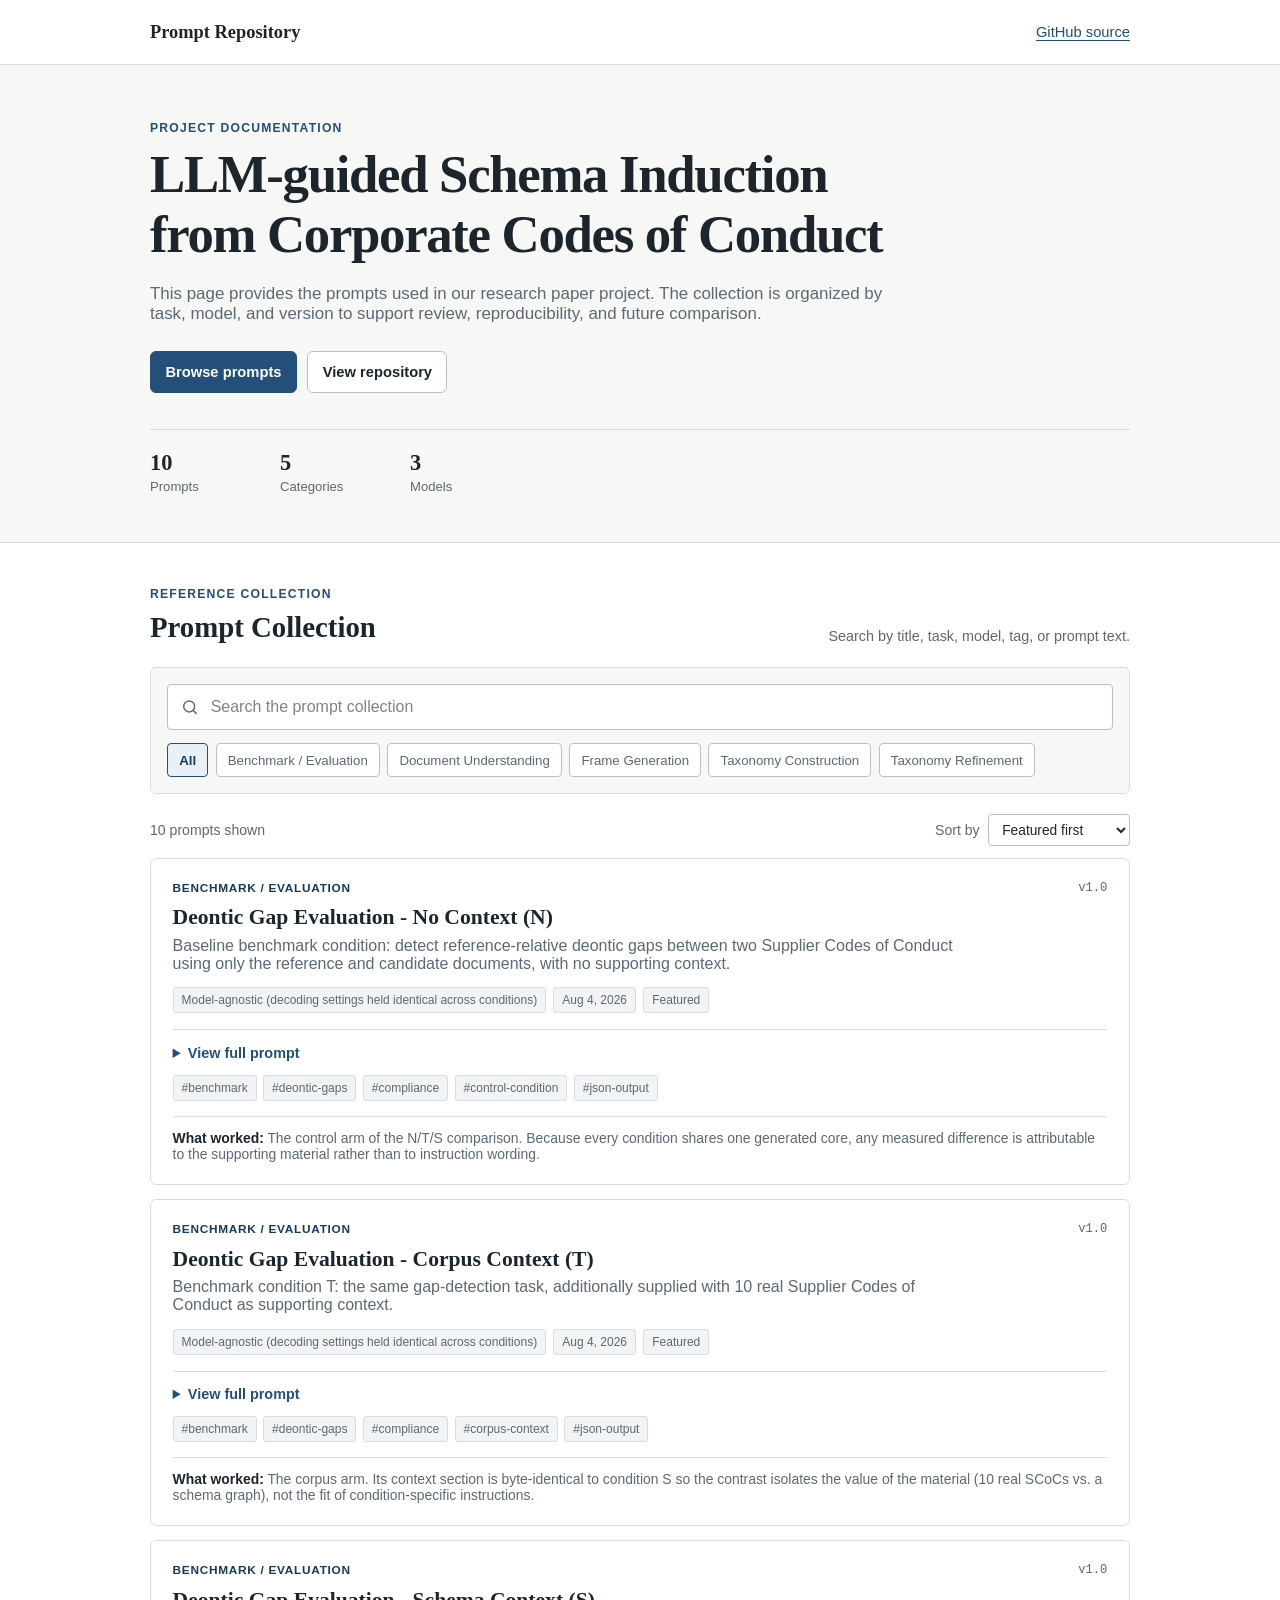
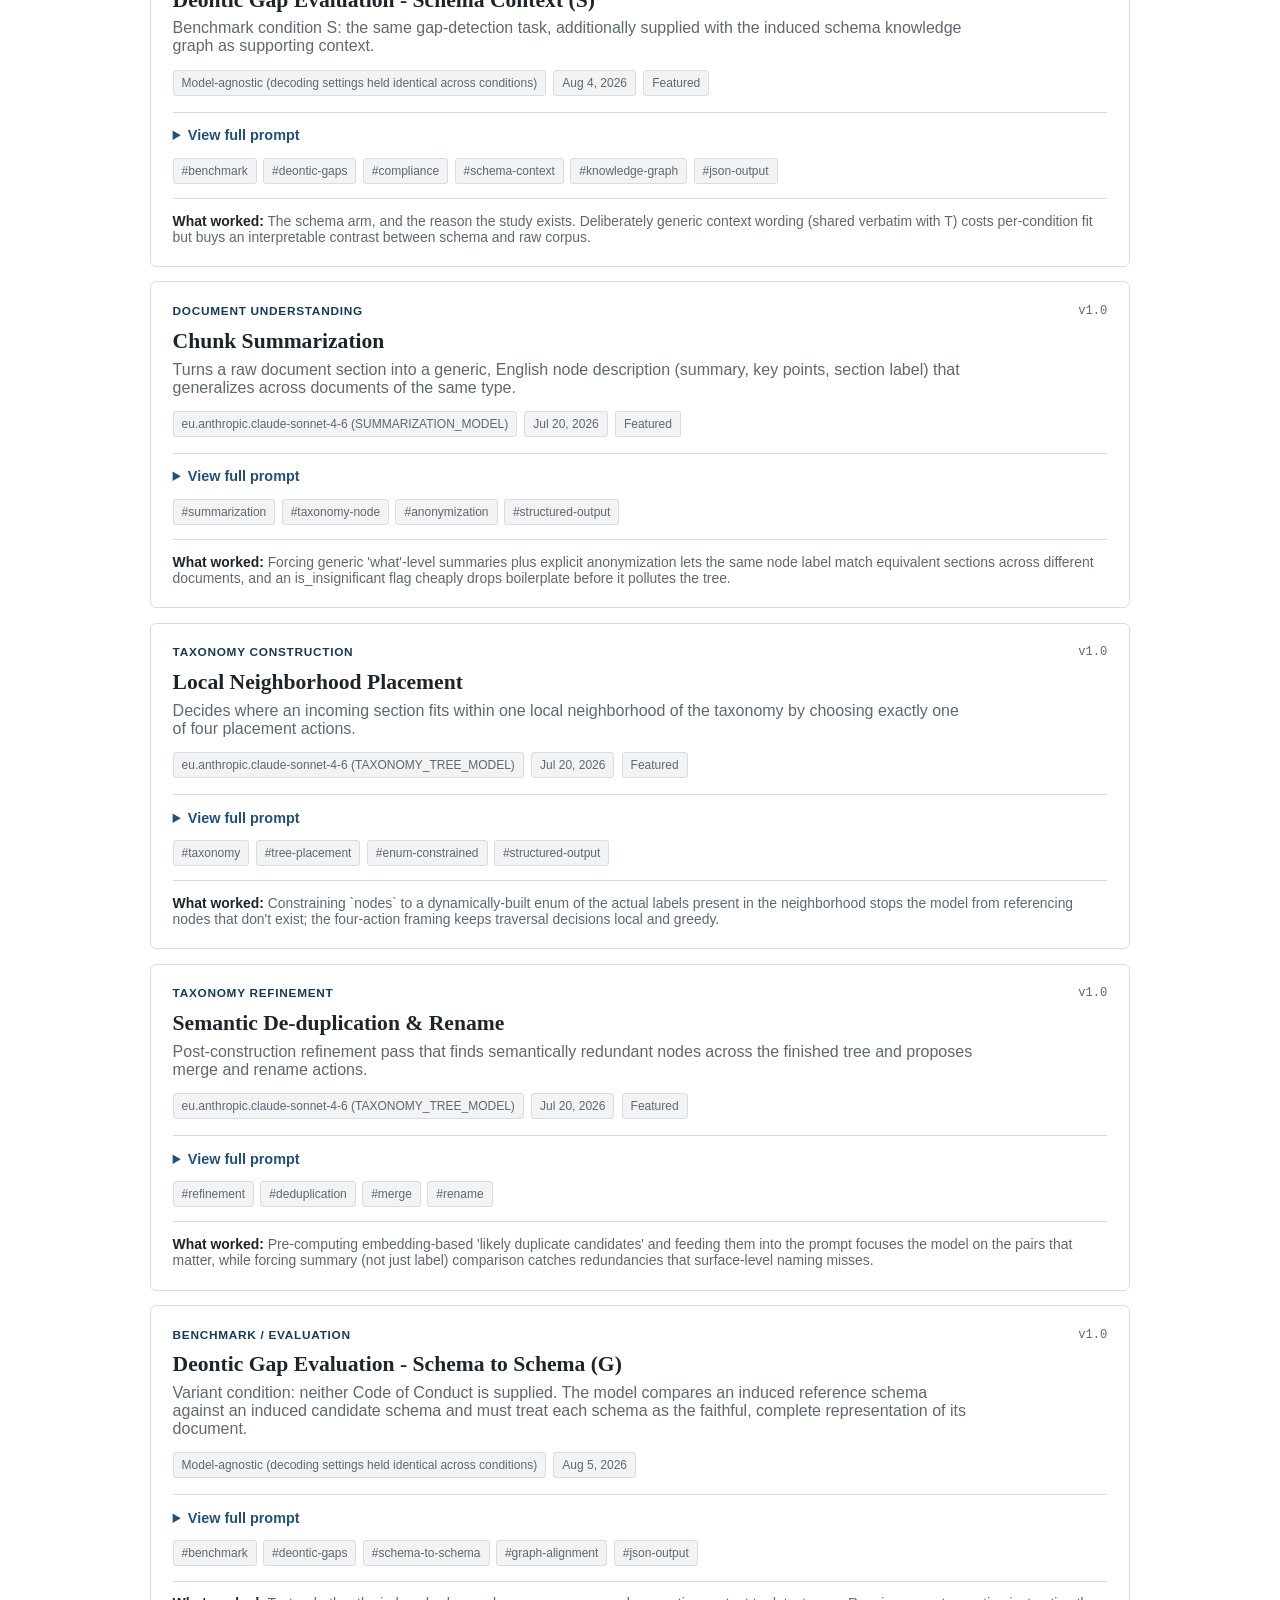
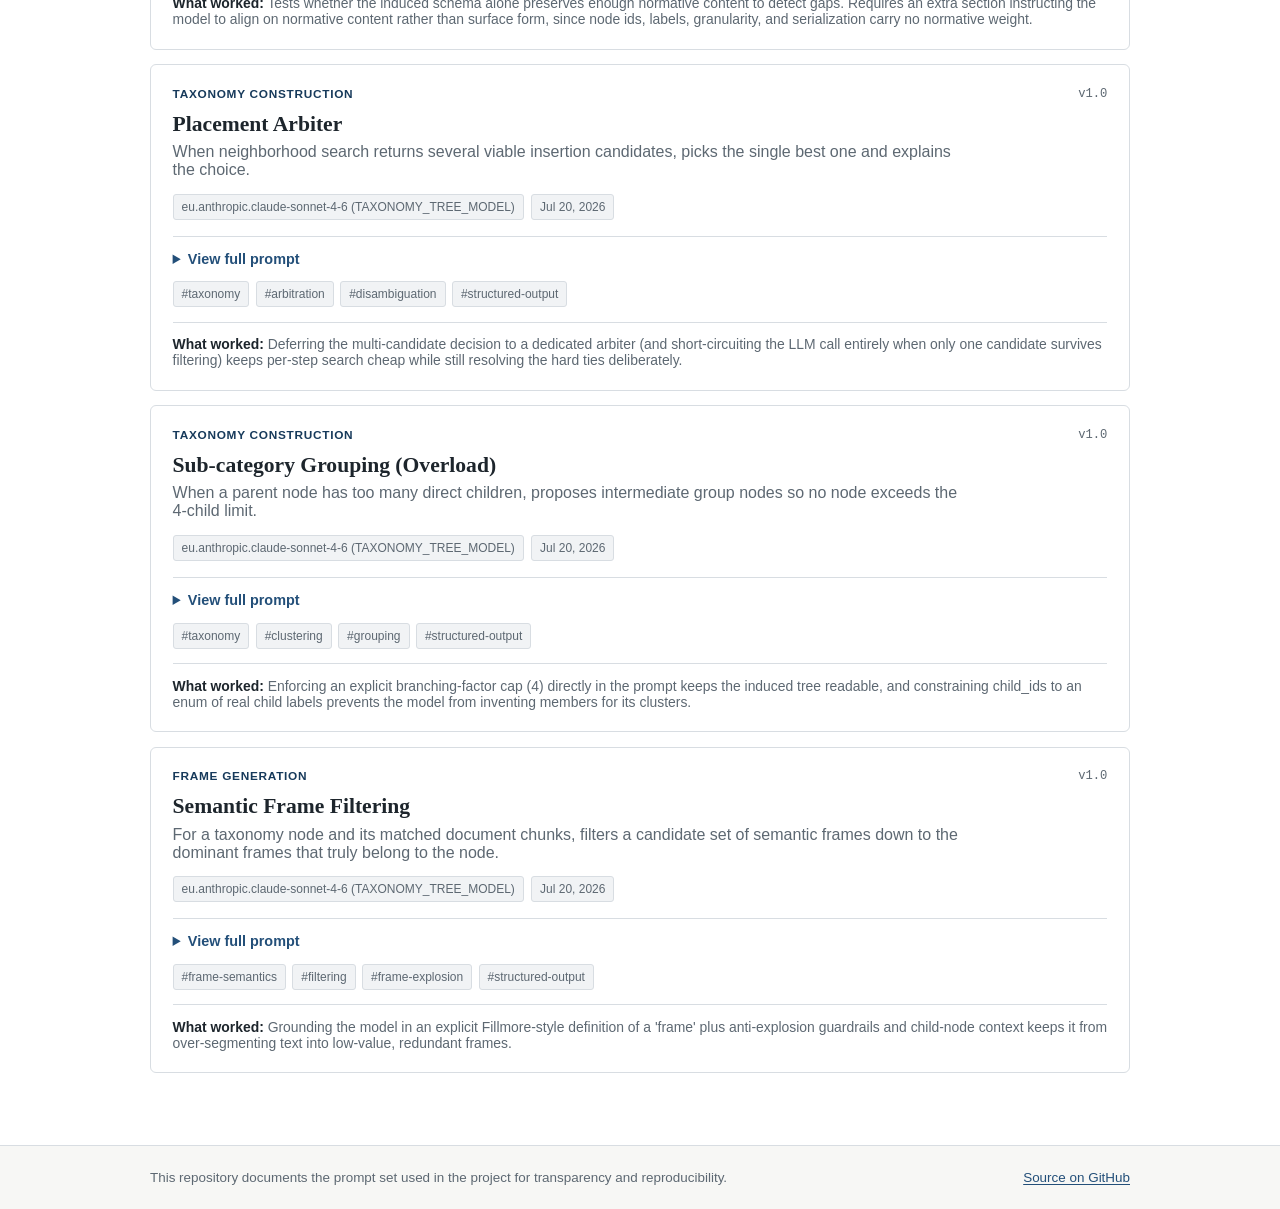
==== index.html @ 986d225f "Update index.html" ====
<!doctype html>
<html lang="en">
<head>
  <meta charset="utf-8" />
  <meta name="viewport" content="width=device-width, initial-scale=1" />
  <meta
    name="description"
    content="A documented collection of prompts used in the Schema Induction project."
  />
  <title>Schema Induction Prompt Repository</title>
  <link rel="stylesheet" href="styles.css" />
</head>
<body>
  <a class="skip-link" href="#prompts">Skip to prompt collection</a>

  <header class="site-header">
    <div class="shell header-inner">
      <a class="site-title" href="./" aria-label="Prompt Repository home">
        Prompt Repository
      </a>
      <a
        class="header-link"
        href="https://github.com/canerco/prompts-showcase"
        target="_blank"
        rel="noreferrer"
      >
        GitHub source
      </a>
    </div>
  </header>

  <main>
    <section class="intro shell" aria-labelledby="page-title">
      <p class="section-label">Project documentation</p>
      <h1 id="page-title">LLM-guided Schema Induction from Corporate Codes of Conduct</h1>
      <p class="intro-text">
        This page provides the prompts used in our research paper project. The collection is
        organized by task, model, and version to support review,
        reproducibility, and future comparison.
      </p>

      <div class="intro-links">
        <a class="button primary" href="#prompts">Browse prompts</a>
        <a
          class="button secondary"
          href="https://github.com/canerco/prompts-showcase"
          target="_blank"
          rel="noreferrer"
        >
          View repository
        </a>
      </div>

      <dl class="stats" aria-label="Prompt repository statistics">
        <div>
          <dt id="prompt-count">0</dt>
          <dd>Prompts</dd>
        </div>
        <div>
          <dt id="category-count">0</dt>
          <dd>Categories</dd>
        </div>
        <div>
          <dt id="model-count">0</dt>
          <dd>Models</dd>
        </div>
      </dl>
    </section>

    <section class="repository-section" id="prompts" aria-labelledby="collection-title">
      <div class="shell">
        <div class="section-heading">
          <div>
            <p class="section-label">Reference collection</p>
            <h2 id="collection-title">Prompt Collection</h2>
          </div>
          <p class="section-note">
            Search by title, task, model, tag, or prompt text.
          </p>
        </div>

        <section class="controls" aria-label="Prompt filters">
          <label class="search-field">
            <span class="sr-only">Search prompts</span>
            <svg aria-hidden="true" viewBox="0 0 24 24" width="18" height="18">
              <path
                d="m21 21-4.35-4.35m2.1-5.4a7.5 7.5 0 1 1-15 0 7.5 7.5 0 0 1 15 0Z"
                fill="none"
                stroke="currentColor"
                stroke-width="2"
                stroke-linecap="round"
              />
            </svg>
            <input
              id="search"
              type="search"
              placeholder="Search the prompt collection"
              autocomplete="off"
            />
          </label>

          <div id="filters" class="filters" aria-label="Filter by category"></div>
        </section>

        <div class="results-heading">
          <p id="result-summary" aria-live="polite"></p>
          <label class="sort-field">
            <span>Sort by</span>
            <select id="sort" aria-label="Sort prompts">
              <option value="featured">Featured first</option>
              <option value="title">Title A–Z</option>
              <option value="newest">Newest first</option>
            </select>
          </label>
        </div>

        <section
          id="prompt-grid"
          class="prompt-grid"
          aria-label="Prompt collection"
        ></section>

        <section id="empty-state" class="empty-state" hidden>
          <h2>No matching prompts</h2>
          <p>Try another search term or choose a different category.</p>
          <button id="clear-filters" class="button secondary" type="button">
            Clear filters
          </button>
        </section>
      </div>
    </section>
  </main>

  <footer class="site-footer">
    <div class="shell footer-inner">
      <p>
        This repository documents the prompt set used in the project for
        transparency and reproducibility.
      </p>
      <a
        href="https://github.com/canerco/prompts-showcase"
        target="_blank"
        rel="noreferrer"
      >
        Source on GitHub
      </a>
    </div>
  </footer>

  <template id="prompt-template">
    <article class="prompt-card">
      <div class="card-topline">
        <span class="category-badge"></span>
        <span class="version"></span>
      </div>

      <h2 class="prompt-title"></h2>
      <p class="prompt-description"></p>
      <div class="metadata" aria-label="Prompt metadata"></div>

      <details>
        <summary>View full prompt</summary>
        <div class="prompt-panel">
          <pre><code class="prompt-text"></code></pre>
          <button class="copy-button" type="button">Copy prompt</button>
        </div>
      </details>

      <div class="tags" aria-label="Prompt tags"></div>
      <p class="lesson"></p>
    </article>
  </template>

  <script src="app.js" defer></script>
</body>
</html>
---- styles.css ----
:root {
  color-scheme: light;
  --background: #f7f7f5;
  --surface: #ffffff;
  --surface-muted: #f1f3f5;
  --text: #1d252c;
  --muted: #5d6872;
  --border: #d8dde2;
  --border-dark: #b7c0c8;
  --accent: #234f79;
  --accent-dark: #173a5b;
  --accent-light: #e9f0f6;
  --code-background: #f4f5f6;
  --radius: 6px;
  --shell: 980px;
  font-family: Arial, Helvetica, sans-serif;
}

* {
  box-sizing: border-box;
}

html {
  scroll-behavior: smooth;
}

body {
  margin: 0;
  background: var(--background);
  color: var(--text);
  font-size: 16px;
  line-height: 1.65;
}

body,
button,
input,
select {
  font: inherit;
}

button,
select {
  cursor: pointer;
}

a {
  color: var(--accent);
  text-underline-offset: 0.18em;
}

a:hover {
  color: var(--accent-dark);
}

.shell {
  width: min(var(--shell), calc(100% - 2rem));
  margin-inline: auto;
}

.sr-only {
  position: absolute;
  width: 1px;
  height: 1px;
  padding: 0;
  margin: -1px;
  overflow: hidden;
  clip: rect(0, 0, 0, 0);
  white-space: nowrap;
  border: 0;
}

.skip-link {
  position: absolute;
  top: -5rem;
  left: 1rem;
  z-index: 100;
  padding: 0.6rem 0.8rem;
  background: var(--text);
  color: #ffffff;
}

.skip-link:focus {
  top: 1rem;
}

.site-header {
  background: var(--surface);
  border-bottom: 1px solid var(--border);
}

.header-inner {
  min-height: 64px;
  display: flex;
  align-items: center;
  justify-content: space-between;
  gap: 1rem;
}

.site-title {
  color: var(--text);
  font-family: Georgia, "Times New Roman", serif;
  font-size: 1.15rem;
  font-weight: 700;
  text-decoration: none;
}

.header-link {
  font-size: 0.92rem;
}

.intro {
  padding-block: 3.5rem 3rem;
}

.section-label {
  margin: 0 0 0.55rem;
  color: var(--accent);
  font-size: 0.76rem;
  font-weight: 700;
  letter-spacing: 0.1em;
  text-transform: uppercase;
}

h1,
h2,
h3 {
  font-family: Georgia, "Times New Roman", serif;
  color: var(--text);
}

h1 {
  max-width: 780px;
  margin: 0;
  font-size: clamp(2rem, 5vw, 3.3rem);
  line-height: 1.14;
  font-weight: 700;
  letter-spacing: -0.025em;
}

.intro-text {
  max-width: 760px;
  margin: 1.25rem 0 0;
  color: var(--muted);
  font-size: 1.06rem;
}

.intro-links {
  display: flex;
  flex-wrap: wrap;
  gap: 0.65rem;
  margin-top: 1.7rem;
}

.button {
  min-height: 42px;
  display: inline-flex;
  align-items: center;
  justify-content: center;
  padding: 0.55rem 0.9rem;
  border: 1px solid var(--border-dark);
  border-radius: var(--radius);
  background: var(--surface);
  color: var(--text);
  font-size: 0.92rem;
  font-weight: 600;
  text-decoration: none;
}

.button.primary {
  border-color: var(--accent);
  background: var(--accent);
  color: #ffffff;
}

.button.primary:hover {
  border-color: var(--accent-dark);
  background: var(--accent-dark);
  color: #ffffff;
}

.button.secondary:hover {
  border-color: var(--accent);
  color: var(--accent-dark);
}

.stats {
  display: flex;
  flex-wrap: wrap;
  gap: 2.5rem;
  margin: 2.2rem 0 0;
  padding-top: 1.25rem;
  border-top: 1px solid var(--border);
}

.stats div {
  min-width: 90px;
}

.stats dt {
  font-family: Georgia, "Times New Roman", serif;
  font-size: 1.4rem;
  font-weight: 700;
  line-height: 1.2;
}

.stats dd {
  margin: 0.15rem 0 0;
  color: var(--muted);
  font-size: 0.82rem;
}

.repository-section {
  padding-block: 2.75rem 4.5rem;
  background: var(--surface);
  border-top: 1px solid var(--border);
}

.section-heading {
  display: flex;
  align-items: end;
  justify-content: space-between;
  gap: 2rem;
  margin-bottom: 1.4rem;
}

.section-heading h2 {
  margin: 0;
  font-size: 1.8rem;
  line-height: 1.2;
}

.section-note {
  max-width: 360px;
  margin: 0;
  color: var(--muted);
  font-size: 0.9rem;
  text-align: right;
}

.controls {
  display: grid;
  gap: 0.85rem;
  padding: 1rem;
  border: 1px solid var(--border);
  border-radius: var(--radius);
  background: var(--background);
}

.search-field {
  min-height: 46px;
  display: flex;
  align-items: center;
  gap: 0.65rem;
  padding-inline: 0.8rem;
  border: 1px solid var(--border-dark);
  border-radius: 4px;
  background: var(--surface);
  color: var(--muted);
}

.search-field:focus-within {
  border-color: var(--accent);
  outline: 2px solid var(--accent-light);
}

.search-field input {
  width: 100%;
  border: 0;
  outline: 0;
  background: transparent;
  color: var(--text);
}

.search-field input::placeholder {
  color: #7b858e;
}

.filters {
  display: flex;
  flex-wrap: wrap;
  gap: 0.45rem;
}

.filter-button {
  min-height: 34px;
  padding: 0.35rem 0.7rem;
  border: 1px solid var(--border-dark);
  border-radius: 4px;
  background: var(--surface);
  color: var(--muted);
  font-size: 0.83rem;
}

.filter-button:hover {
  border-color: var(--accent);
  color: var(--accent-dark);
}

.filter-button[aria-pressed="true"] {
  border-color: var(--accent);
  background: var(--accent-light);
  color: var(--accent-dark);
  font-weight: 700;
}

.results-heading {
  display: flex;
  align-items: center;
  justify-content: space-between;
  gap: 1rem;
  margin: 1.25rem 0 0.75rem;
  color: var(--muted);
  font-size: 0.88rem;
}

.results-heading p {
  margin: 0;
}

.sort-field {
  display: flex;
  align-items: center;
  gap: 0.55rem;
}

.sort-field select {
  padding: 0.4rem 1.8rem 0.4rem 0.55rem;
  border: 1px solid var(--border-dark);
  border-radius: 4px;
  background: var(--surface);
  color: var(--text);
  font-size: 0.86rem;
}

.prompt-grid {
  display: grid;
  grid-template-columns: 1fr;
  gap: 0.9rem;
}

.prompt-card {
  min-width: 0;
  padding: 1.35rem;
  border: 1px solid var(--border);
  border-radius: var(--radius);
  background: var(--surface);
}

.prompt-card:hover {
  border-color: var(--border-dark);
}

.card-topline {
  display: flex;
  align-items: center;
  justify-content: space-between;
  gap: 1rem;
}

.category-badge {
  color: var(--accent-dark);
  font-size: 0.74rem;
  font-weight: 700;
  letter-spacing: 0.06em;
  text-transform: uppercase;
}

.version {
  color: var(--muted);
  font-family: "Courier New", Courier, monospace;
  font-size: 0.76rem;
}

.prompt-title {
  margin: 0.55rem 0 0.35rem;
  font-size: 1.35rem;
  line-height: 1.3;
}

.prompt-description {
  max-width: 800px;
  margin: 0;
  color: var(--muted);
}

.metadata {
  display: flex;
  flex-wrap: wrap;
  gap: 0.45rem;
  margin-top: 0.9rem;
}

.meta-chip,
.tag {
  display: inline-flex;
  align-items: center;
  min-height: 26px;
  padding: 0.15rem 0.5rem;
  border: 1px solid var(--border);
  border-radius: 3px;
  background: var(--surface-muted);
  color: var(--muted);
  font-size: 0.75rem;
}

details {
  margin-top: 1rem;
  padding-top: 0.9rem;
  border-top: 1px solid var(--border);
}

summary {
  width: fit-content;
  color: var(--accent);
  font-size: 0.9rem;
  font-weight: 700;
}

summary:hover {
  color: var(--accent-dark);
}

.prompt-panel {
  position: relative;
  margin-top: 0.75rem;
}

pre {
  max-height: 34rem;
  overflow: auto;
  margin: 0;
  padding: 1rem;
  padding-top: 3rem;
  border: 1px solid var(--border);
  border-radius: 4px;
  background: var(--code-background);
  color: #20272d;
  white-space: pre-wrap;
  overflow-wrap: anywhere;
}

code {
  font-family: "Courier New", Courier, monospace;
  font-size: 0.84rem;
  line-height: 1.65;
}

.copy-button {
  position: absolute;
  top: 0.55rem;
  right: 0.55rem;
  min-height: 30px;
  padding: 0.25rem 0.55rem;
  border: 1px solid var(--border-dark);
  border-radius: 4px;
  background: var(--surface);
  color: var(--text);
  font-size: 0.75rem;
  font-weight: 600;
}

.copy-button:hover {
  border-color: var(--accent);
  color: var(--accent-dark);
}

.tags {
  display: flex;
  flex-wrap: wrap;
  gap: 0.4rem;
  margin-top: 0.9rem;
}

.lesson {
  margin: 0.9rem 0 0;
  padding-top: 0.85rem;
  border-top: 1px solid var(--border);
  color: var(--muted);
  font-size: 0.87rem;
}

.lesson strong {
  color: var(--text);
}

.empty-state {
  margin-top: 1rem;
  padding: 3rem 1rem;
  border: 1px dashed var(--border-dark);
  border-radius: var(--radius);
  text-align: center;
}

.empty-state h2 {
  margin: 0 0 0.3rem;
  font-size: 1.35rem;
}

.empty-state p {
  margin: 0 0 1rem;
  color: var(--muted);
}

.site-footer {
  border-top: 1px solid var(--border);
  background: var(--background);
  color: var(--muted);
}

.footer-inner {
  display: flex;
  align-items: center;
  justify-content: space-between;
  gap: 1.5rem;
  padding-block: 1.5rem;
  font-size: 0.84rem;
}

.footer-inner p {
  margin: 0;
}

@media (max-width: 720px) {
  .intro {
    padding-block: 2.5rem 2.25rem;
  }

  .section-heading,
  .results-heading,
  .footer-inner {
    align-items: flex-start;
    flex-direction: column;
  }

  .section-note {
    text-align: left;
  }

  .sort-field {
    width: 100%;
    justify-content: space-between;
  }

  .sort-field select {
    min-width: 160px;
  }

  .prompt-card {
    padding: 1rem;
  }
}

@media (max-width: 440px) {
  .header-inner {
    min-height: 58px;
  }

  .header-link {
    font-size: 0.82rem;
  }

  h1 {
    font-size: 1.85rem;
  }

  .stats {
    gap: 1.5rem;
  }

  .stats div {
    min-width: 70px;
  }

  .intro-links .button {
    width: 100%;
  }
}
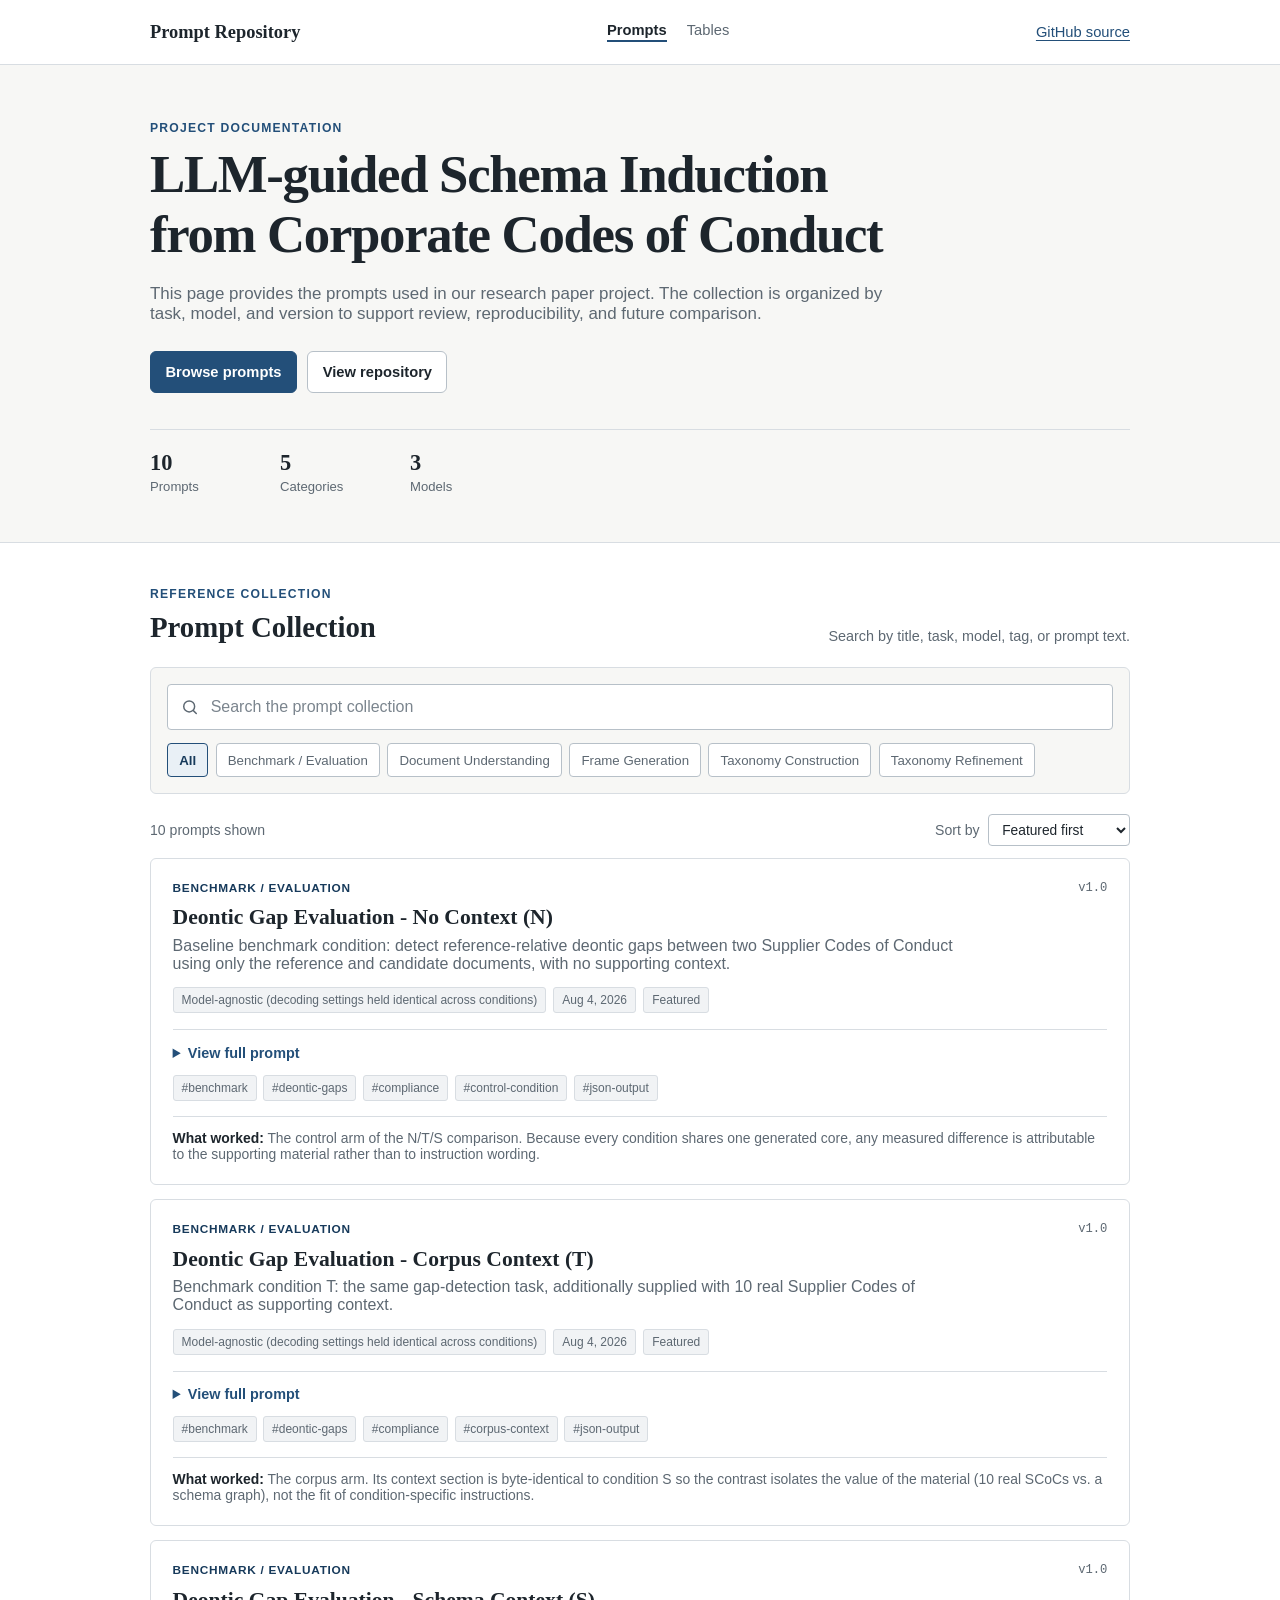
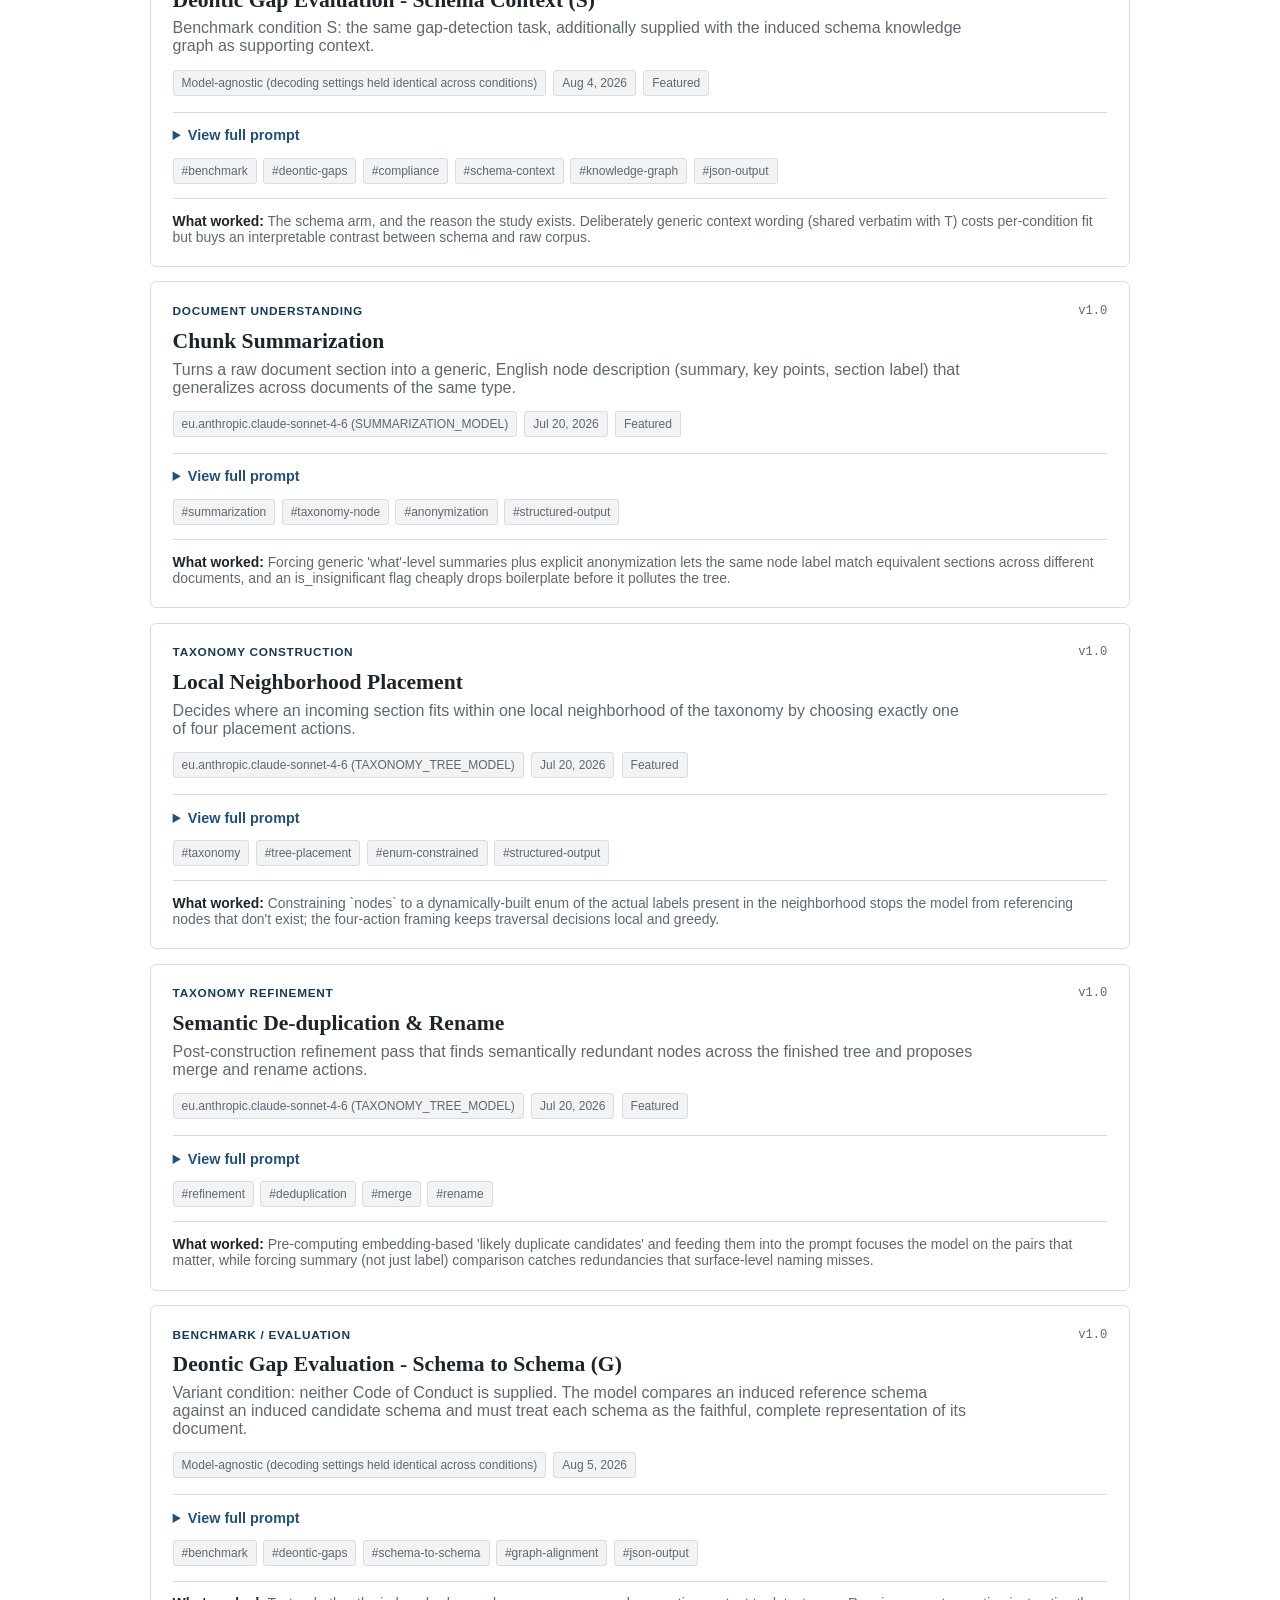
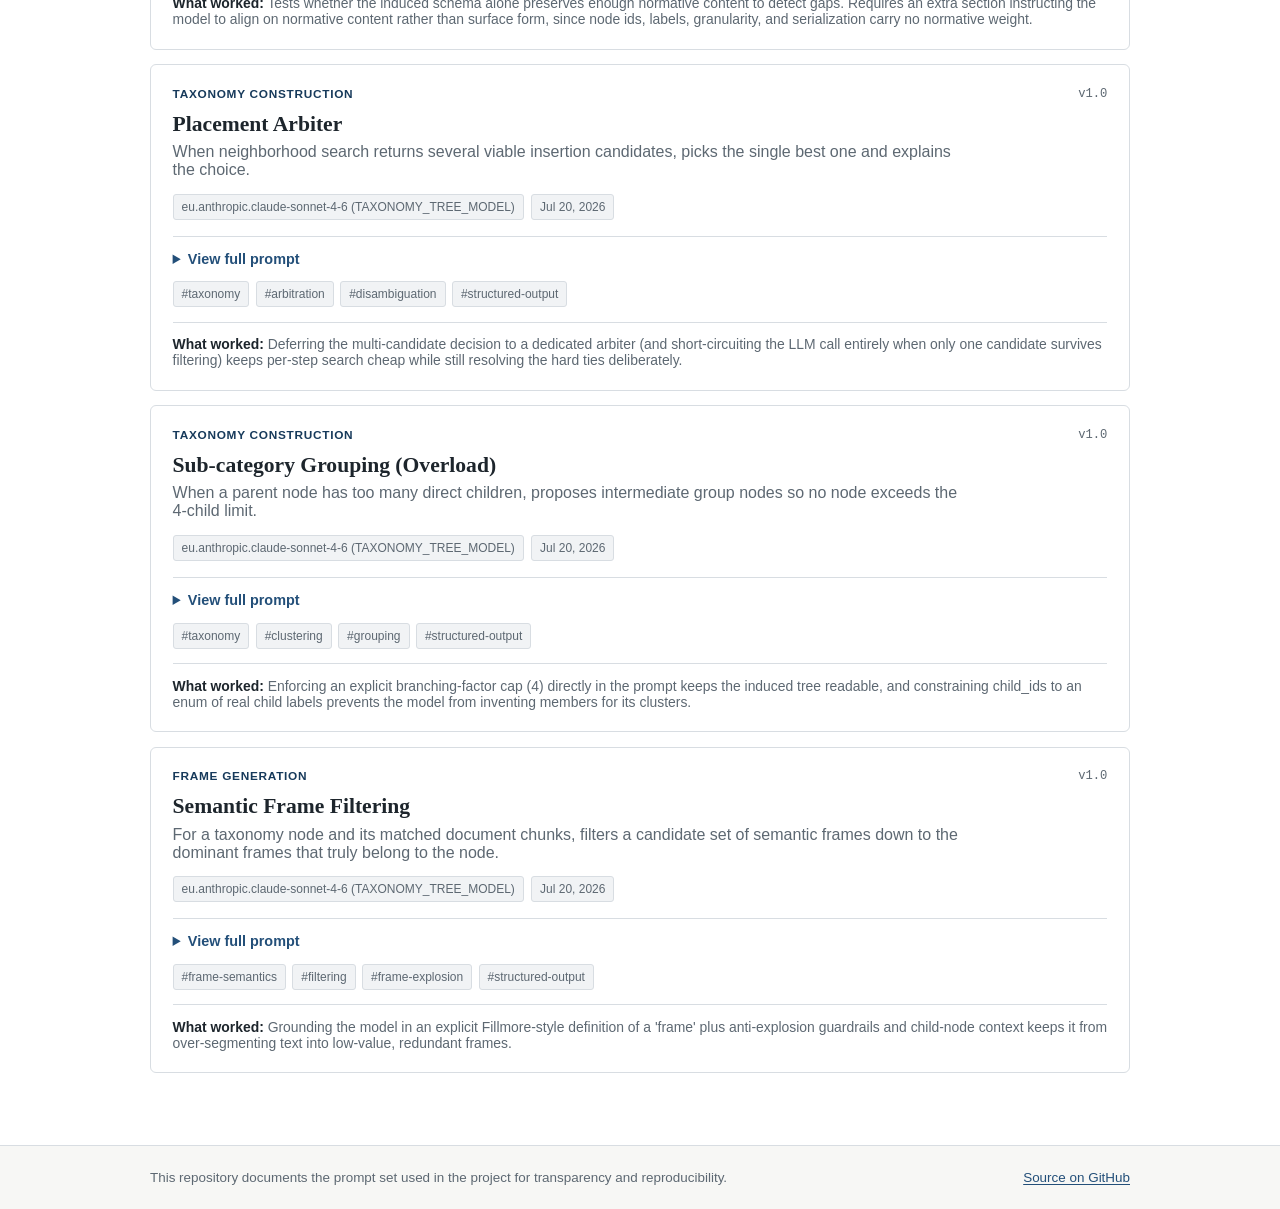
==== commit 1d3a1ae4: "Add navigation links to index.html" ====
--- a/index.html
+++ b/index.html
@@ -18,6 +18,10 @@
       <a class="site-title" href="./" aria-label="Prompt Repository home">
         Prompt Repository
       </a>
+      <nav class="site-nav" aria-label="Site sections">
+        <a href="index.html" aria-current="page">Prompts</a>
+        <a href="tables.html">Tables</a>
+      </nav>
       <a
         class="header-link"
         href="https://github.com/canerco/prompts-showcase"
--- a/styles.css
+++ b/styles.css
@@ -92,9 +92,11 @@
 .header-inner {
   min-height: 64px;
   display: flex;
+  flex-wrap: wrap;
   align-items: center;
   justify-content: space-between;
-  gap: 1rem;
+  gap: 0.5rem 1rem;
+  padding-block: 0.5rem;
 }
 
 .site-title {
@@ -107,6 +109,30 @@
 
 .header-link {
   font-size: 0.92rem;
+}
+
+.site-nav {
+  display: flex;
+  align-items: center;
+  gap: 1.25rem;
+  font-size: 0.92rem;
+}
+
+.site-nav a {
+  color: var(--muted);
+  text-decoration: none;
+  padding-bottom: 0.15rem;
+  border-bottom: 2px solid transparent;
+}
+
+.site-nav a:hover {
+  color: var(--accent-dark);
+}
+
+.site-nav a[aria-current="page"] {
+  color: var(--text);
+  font-weight: 700;
+  border-bottom-color: var(--accent);
 }
 
 .intro {
@@ -484,6 +510,100 @@
   color: var(--text);
 }
 
+/* ---------- table cards ---------- */
+
+.table-card .table-byline {
+  margin-top: -0.15rem;
+  font-style: italic;
+  color: var(--muted);
+  font-size: 0.88rem;
+}
+
+.table-card .table-note {
+  color: var(--muted);
+}
+
+.table-body {
+  margin-top: 1.1rem;
+}
+
+.field-list {
+  display: grid;
+  gap: 1rem;
+}
+
+.field-row {
+  display: grid;
+  gap: 0.3rem;
+}
+
+.field-label {
+  font-family: "Courier New", Courier, monospace;
+  font-size: 0.72rem;
+  font-weight: 700;
+  letter-spacing: 0.08em;
+  text-transform: uppercase;
+  color: var(--accent-dark);
+}
+
+.field-value {
+  margin: 0;
+  color: var(--text);
+}
+
+.field-value.quote {
+  padding-left: 0.9rem;
+  border-left: 3px solid var(--border);
+  font-family: Georgia, "Times New Roman", serif;
+  font-style: italic;
+  line-height: 1.6;
+}
+
+.field-value mark {
+  font-style: normal;
+  background: var(--accent-light);
+  color: var(--accent-dark);
+  padding: 0 0.25em;
+  border-radius: 2px;
+}
+
+.data-table-wrapper {
+  overflow-x: auto;
+  border: 1px solid var(--border);
+  border-radius: 4px;
+}
+
+.data-table {
+  width: 100%;
+  border-collapse: collapse;
+  font-size: 0.88rem;
+}
+
+.data-table th,
+.data-table td {
+  padding: 0.55rem 0.75rem;
+  text-align: left;
+  border-bottom: 1px solid var(--border);
+  white-space: nowrap;
+}
+
+.data-table thead th {
+  background: var(--surface-muted);
+  color: var(--muted);
+  font-size: 0.74rem;
+  font-weight: 700;
+  letter-spacing: 0.04em;
+  text-transform: uppercase;
+}
+
+.data-table tbody tr:last-child td {
+  border-bottom: none;
+}
+
+.table-card .table-footnote {
+  font-style: italic;
+}
+
 .empty-state {
   margin-top: 1rem;
   padding: 3rem 1rem;
@@ -560,6 +680,11 @@
     font-size: 0.82rem;
   }
 
+  .site-nav {
+    gap: 0.85rem;
+    font-size: 0.85rem;
+  }
+
   h1 {
     font-size: 1.85rem;
   }
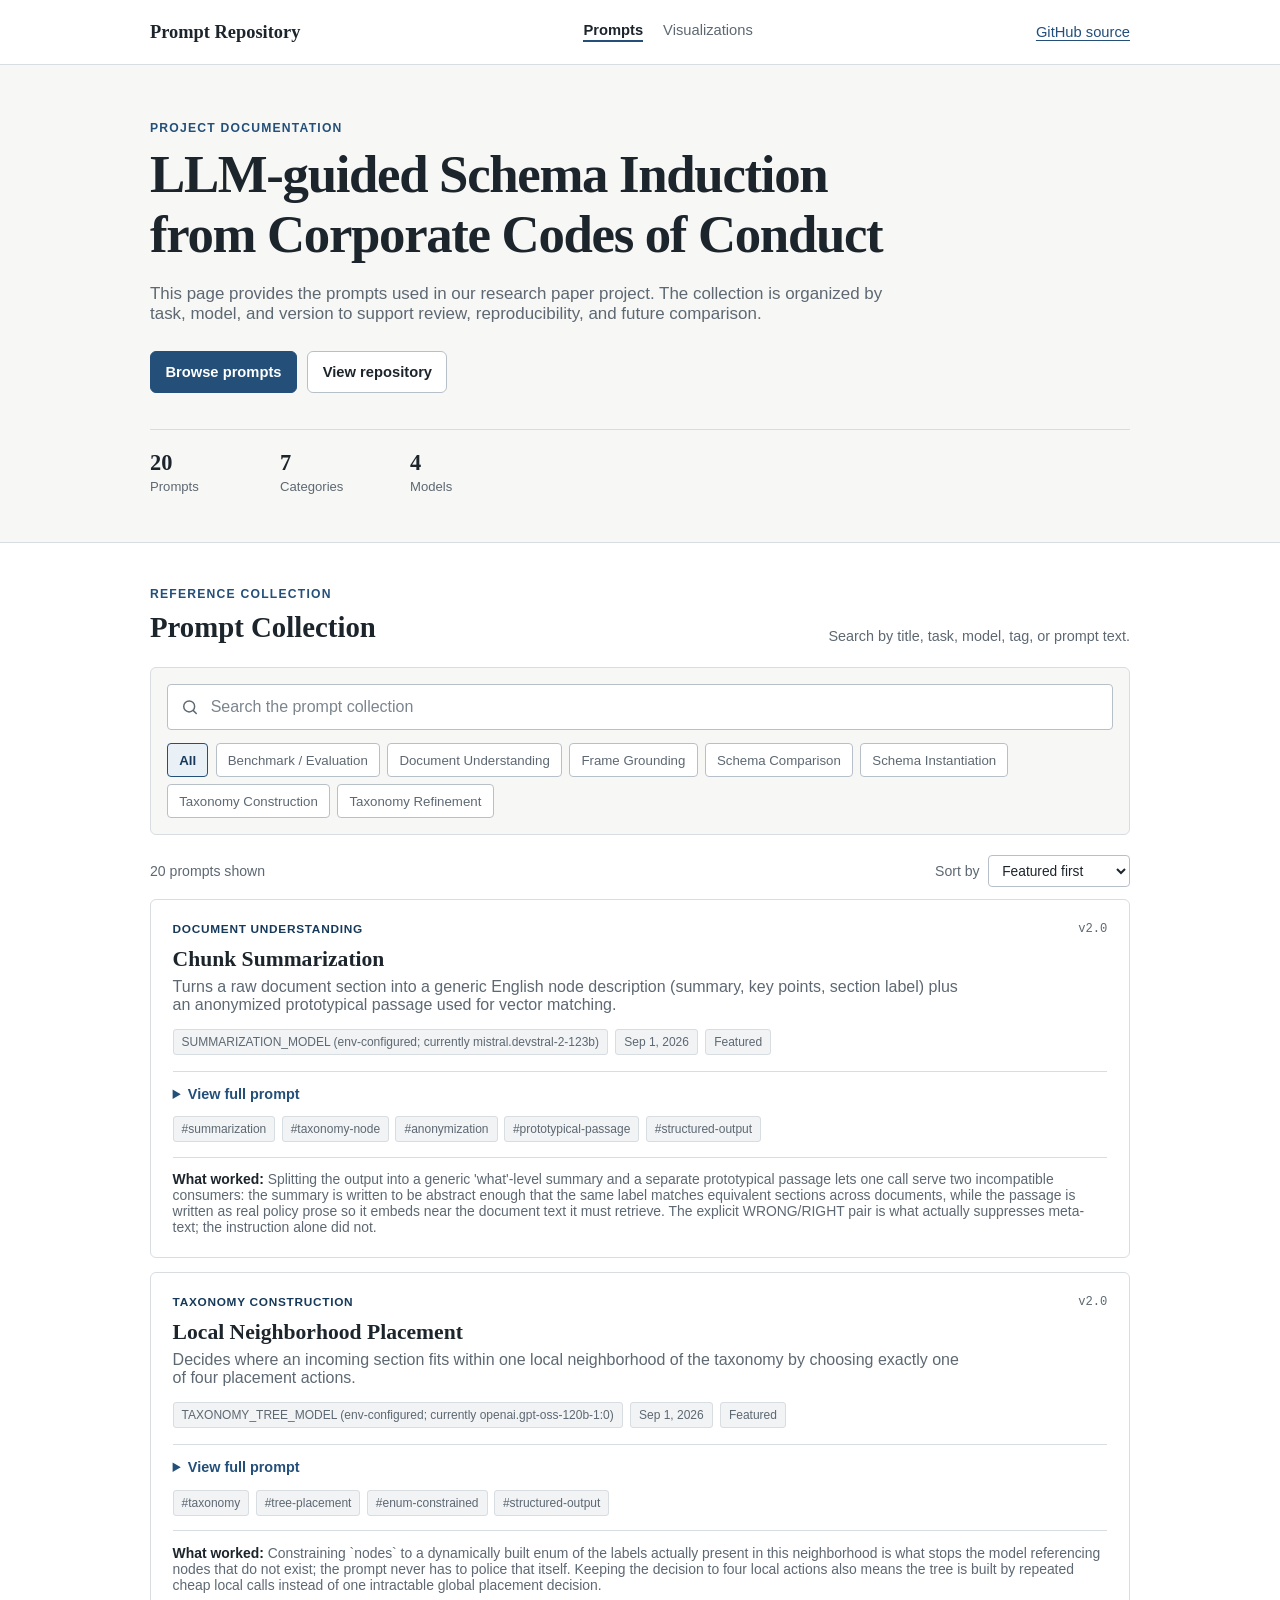
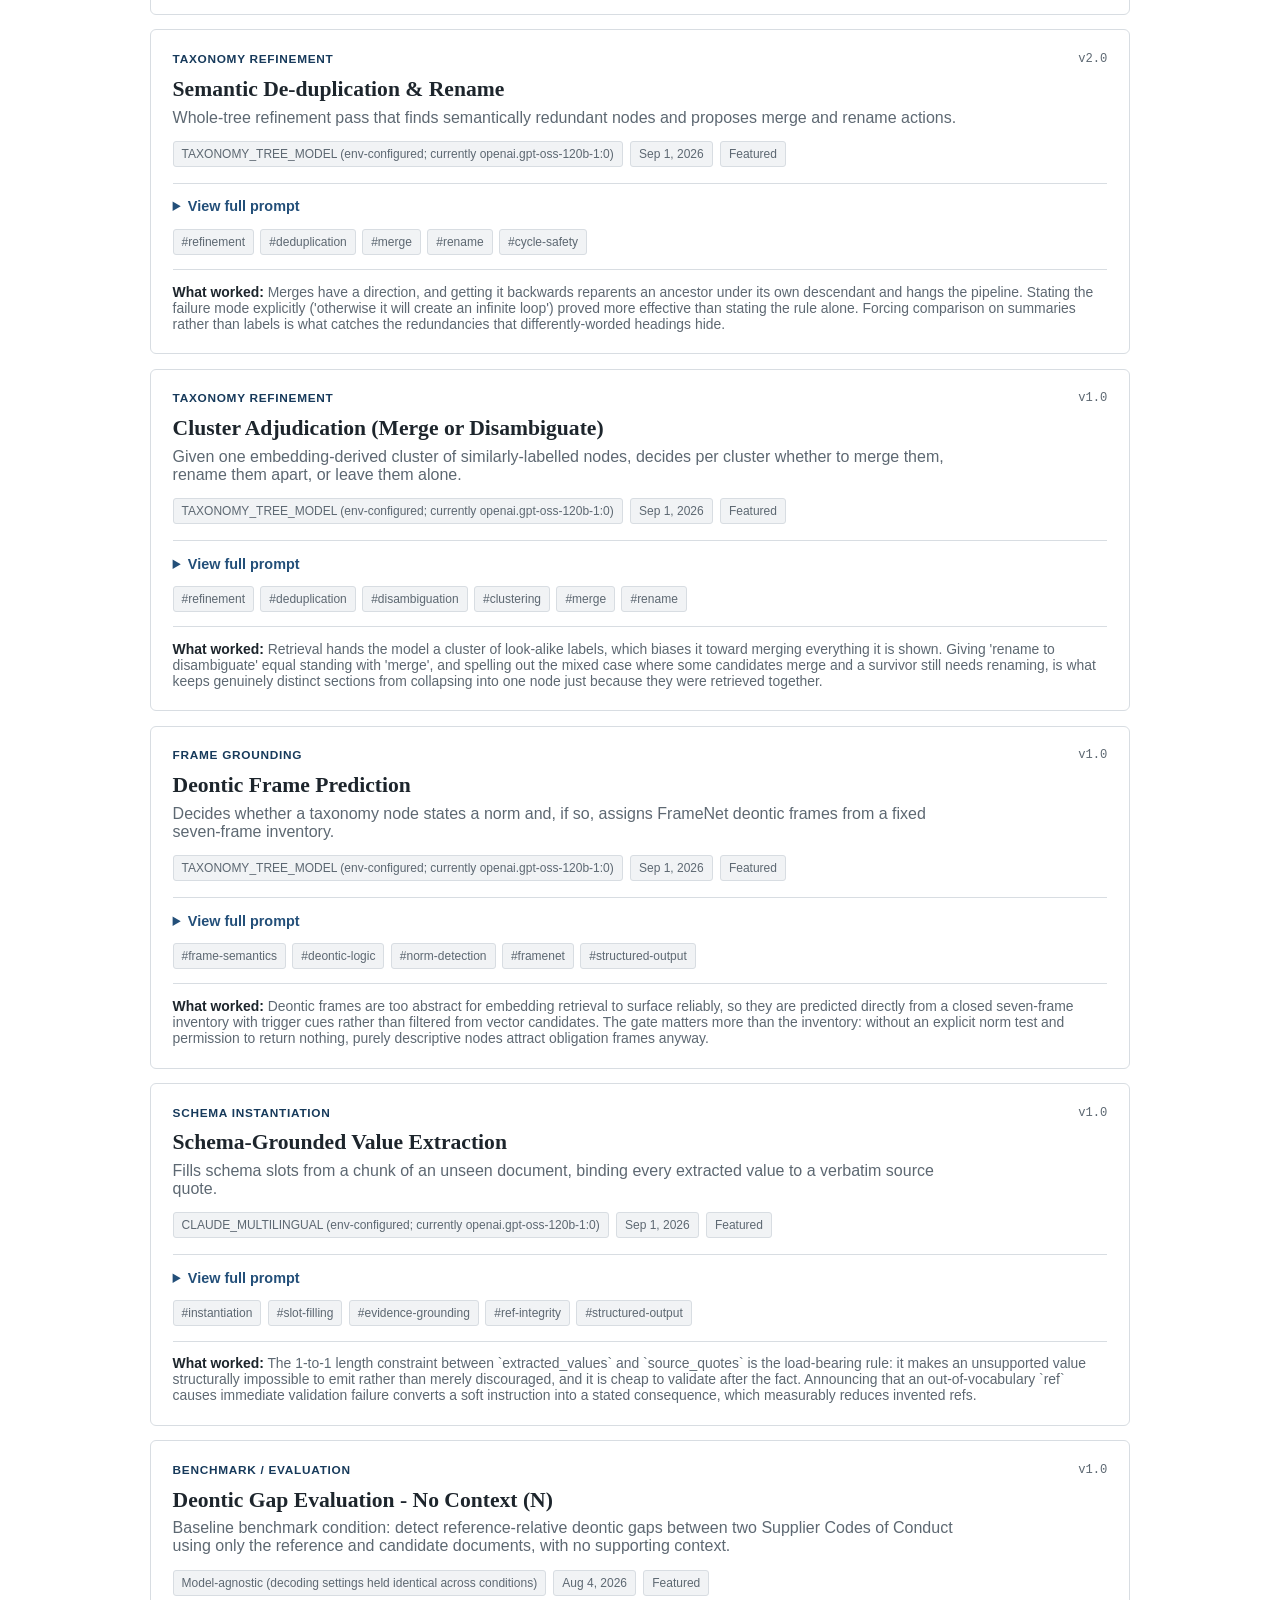
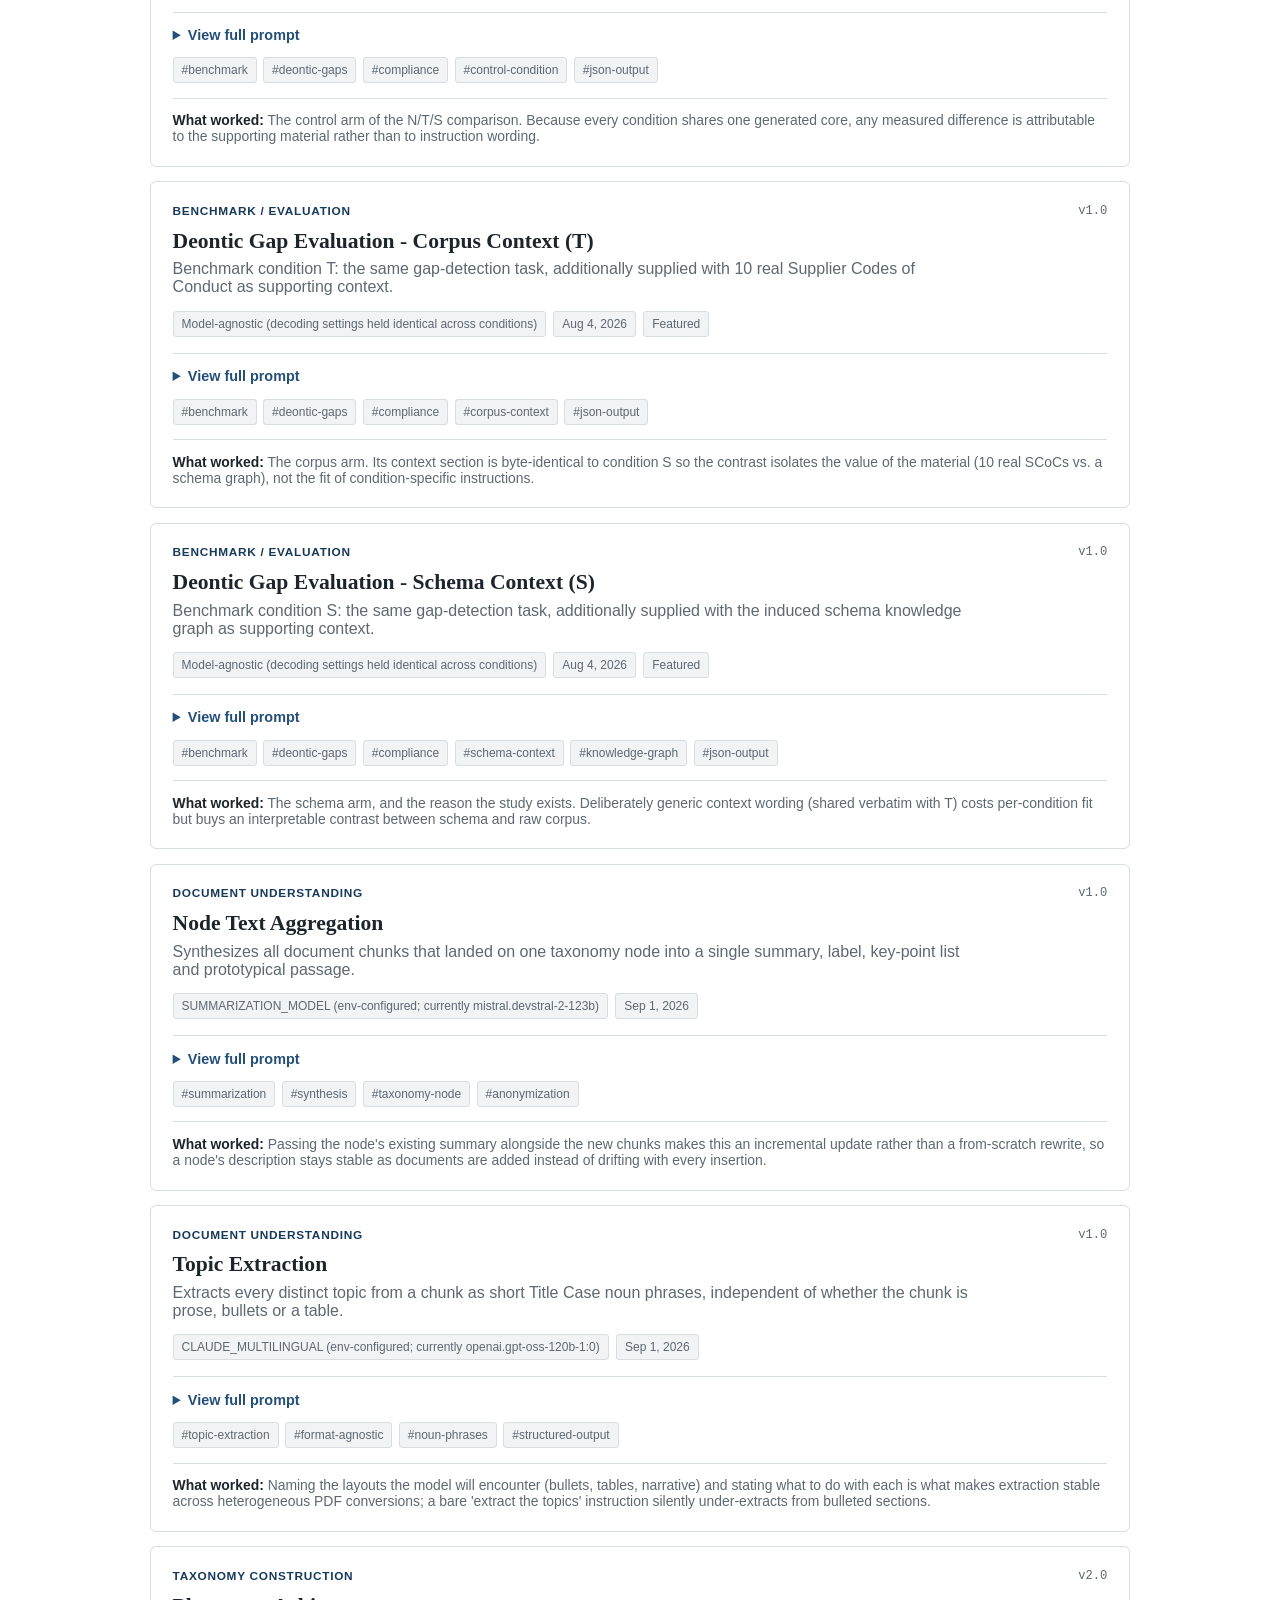
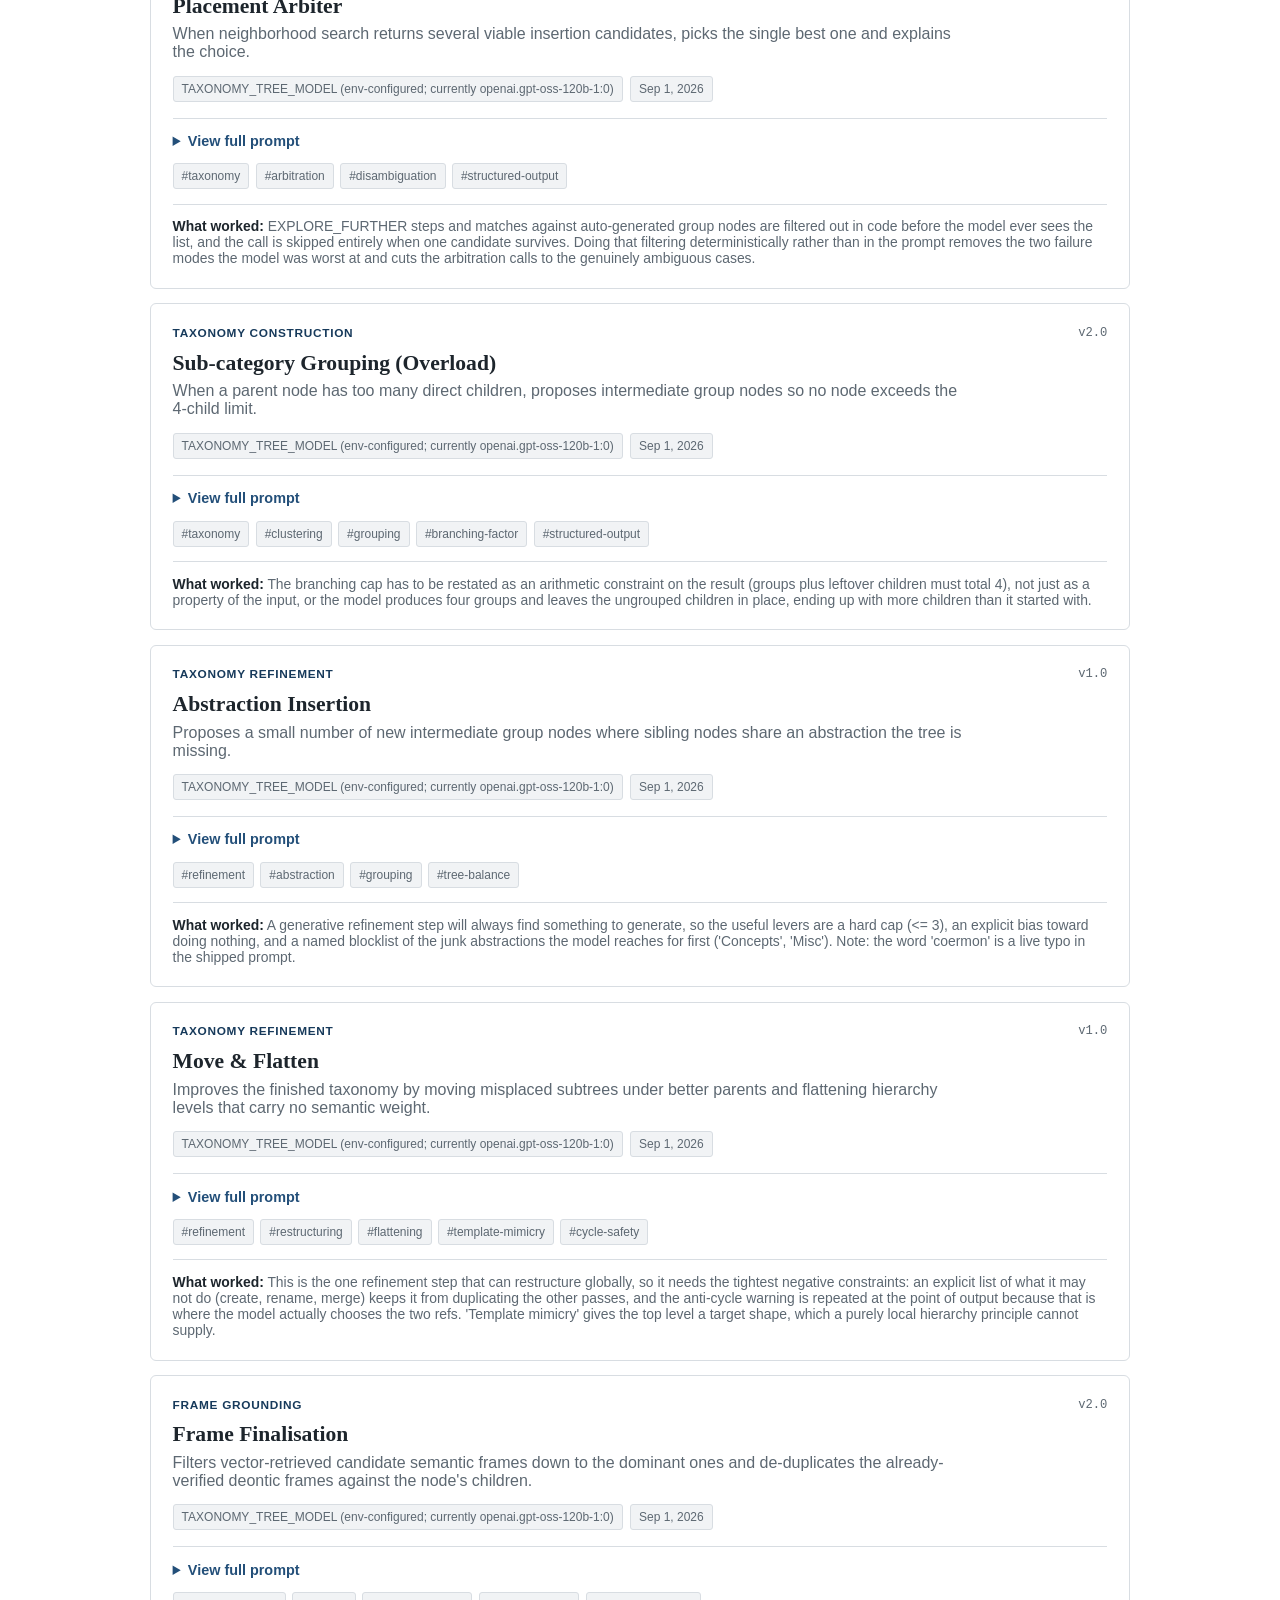
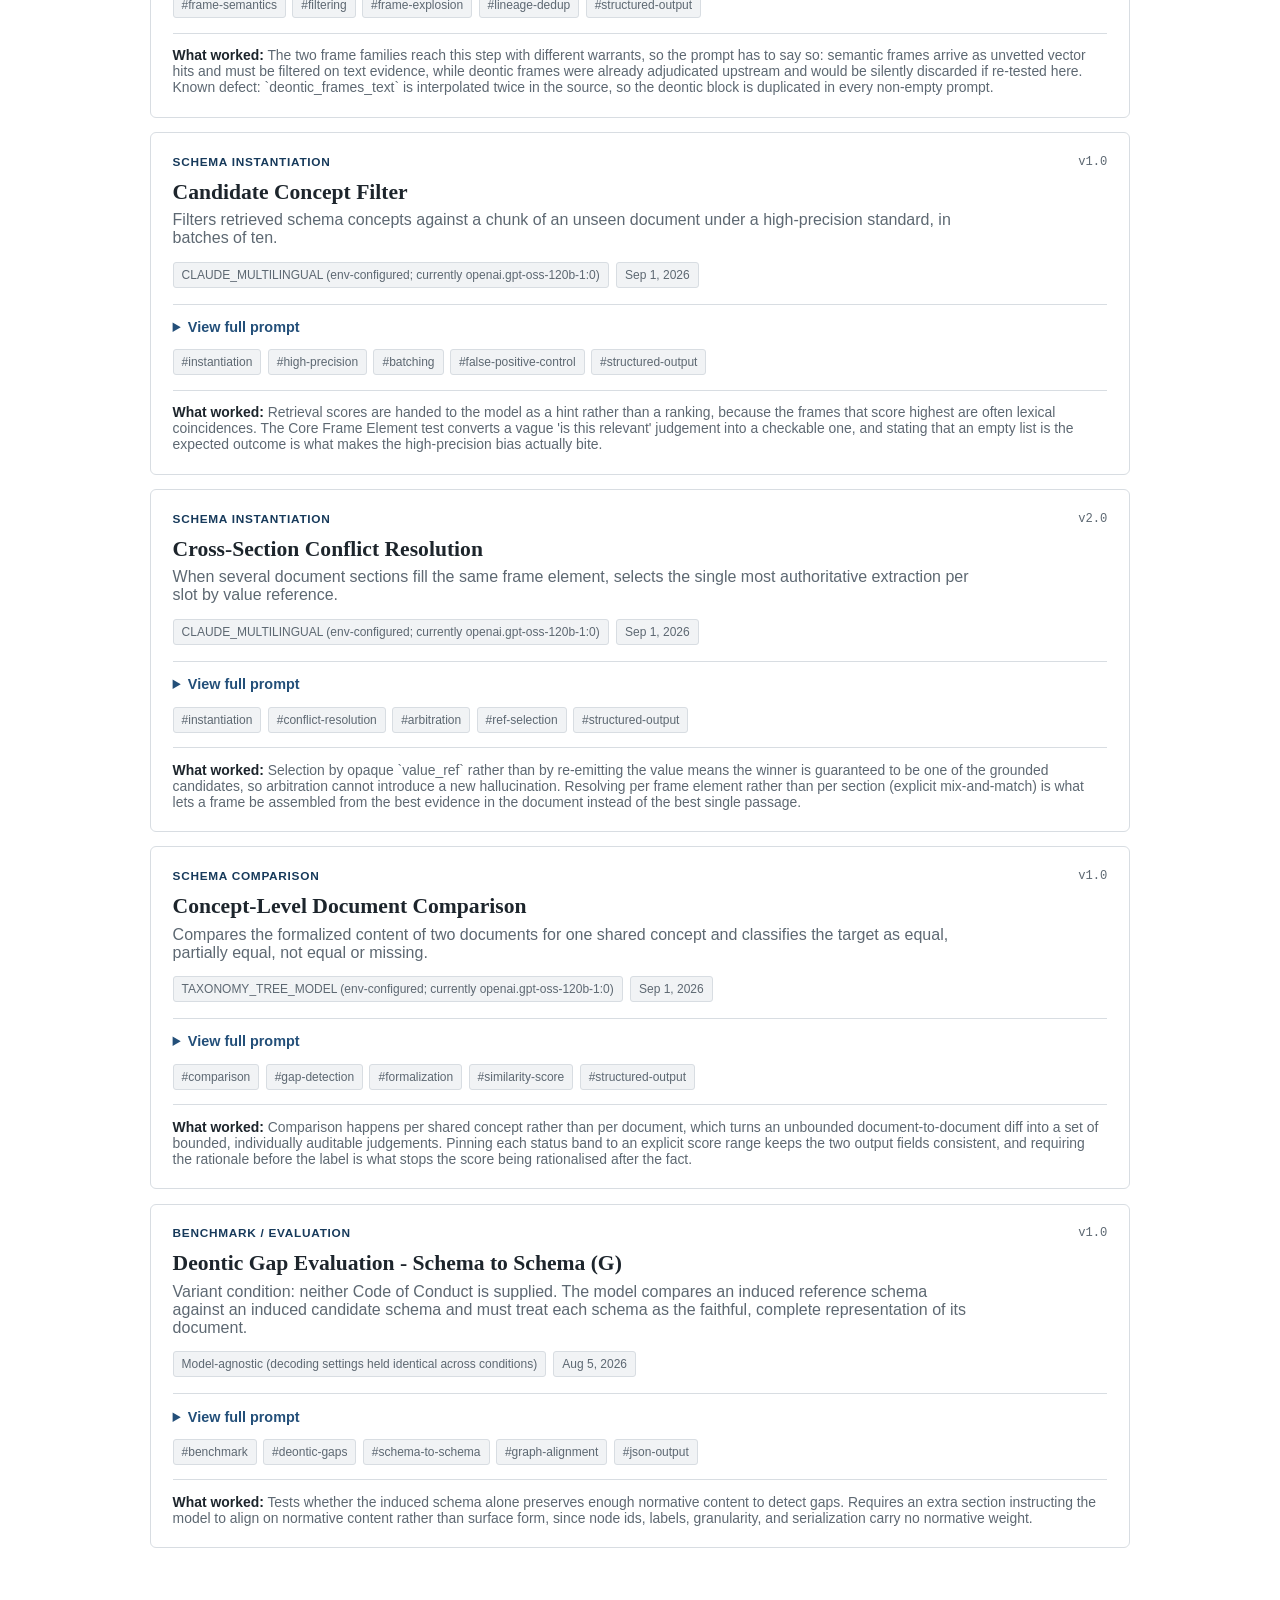
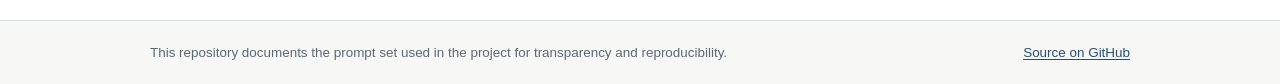
==== commit 967dcd37: "Replace 'Tables' link with 'Visualizations' link" ====
--- a/index.html
+++ b/index.html
@@ -8,7 +8,7 @@
     content="A documented collection of prompts used in the Schema Induction project."
   />
   <title>Schema Induction Prompt Repository</title>
-  <link rel="stylesheet" href="styles.css" />
+  <link rel="stylesheet" href="styles.css?v=2" />
 </head>
 <body>
   <a class="skip-link" href="#prompts">Skip to prompt collection</a>
@@ -20,7 +20,7 @@
       </a>
       <nav class="site-nav" aria-label="Site sections">
         <a href="index.html" aria-current="page">Prompts</a>
-        <a href="tables.html">Tables</a>
+        <a href="visualizations.htm">Visualizations</a>
       </nav>
       <a
         class="header-link"
@@ -175,6 +175,6 @@
     </article>
   </template>
 
-  <script src="app.js" defer></script>
+  <script src="app.js?v=2" defer></script>
 </body>
 </html>
--- a/styles.css
+++ b/styles.css
@@ -604,6 +604,85 @@
   font-style: italic;
 }
 
+/* ---------- figures ---------- */
+
+.figure-wrapper {
+  margin: 0;
+  padding: 1rem;
+  border: 1px solid var(--border);
+  border-radius: 4px;
+  background: #ffffff;
+}
+
+.figure-wrapper img {
+  display: block;
+  width: 100%;
+  height: auto;
+}
+
+.figure-caption {
+  margin: 0.9rem 0 0;
+  padding-top: 0.75rem;
+  border-top: 1px solid var(--border);
+  color: var(--muted);
+  font-size: 0.85rem;
+  line-height: 1.6;
+}
+
+/* ---------- algorithm blocks ---------- */
+
+.algorithm-block {
+  padding: 1rem 1.1rem;
+  border: 1px solid var(--border);
+  border-radius: 4px;
+  background: var(--code-background);
+  overflow-x: auto;
+}
+
+.algo-line {
+  display: flex;
+  gap: 0.85rem;
+  padding: 0.12rem 0;
+  white-space: pre;
+}
+
+.algo-blank {
+  height: 0.55rem;
+}
+
+.algo-num {
+  flex: 0 0 auto;
+  width: 1.5rem;
+  text-align: right;
+  color: var(--muted);
+  font-family: "Courier New", Courier, monospace;
+  font-size: 0.76rem;
+  user-select: none;
+}
+
+.algo-code {
+  font-family: "Courier New", Courier, monospace;
+  font-size: 0.86rem;
+  color: var(--text);
+}
+
+.algo-code strong {
+  color: var(--accent-dark);
+  font-weight: 700;
+}
+
+.algo-indent-1 .algo-code {
+  padding-left: 1.4rem;
+}
+
+.algo-indent-2 .algo-code {
+  padding-left: 2.8rem;
+}
+
+.algo-indent-3 .algo-code {
+  padding-left: 4.2rem;
+}
+
 .empty-state {
   margin-top: 1rem;
   padding: 3rem 1rem;
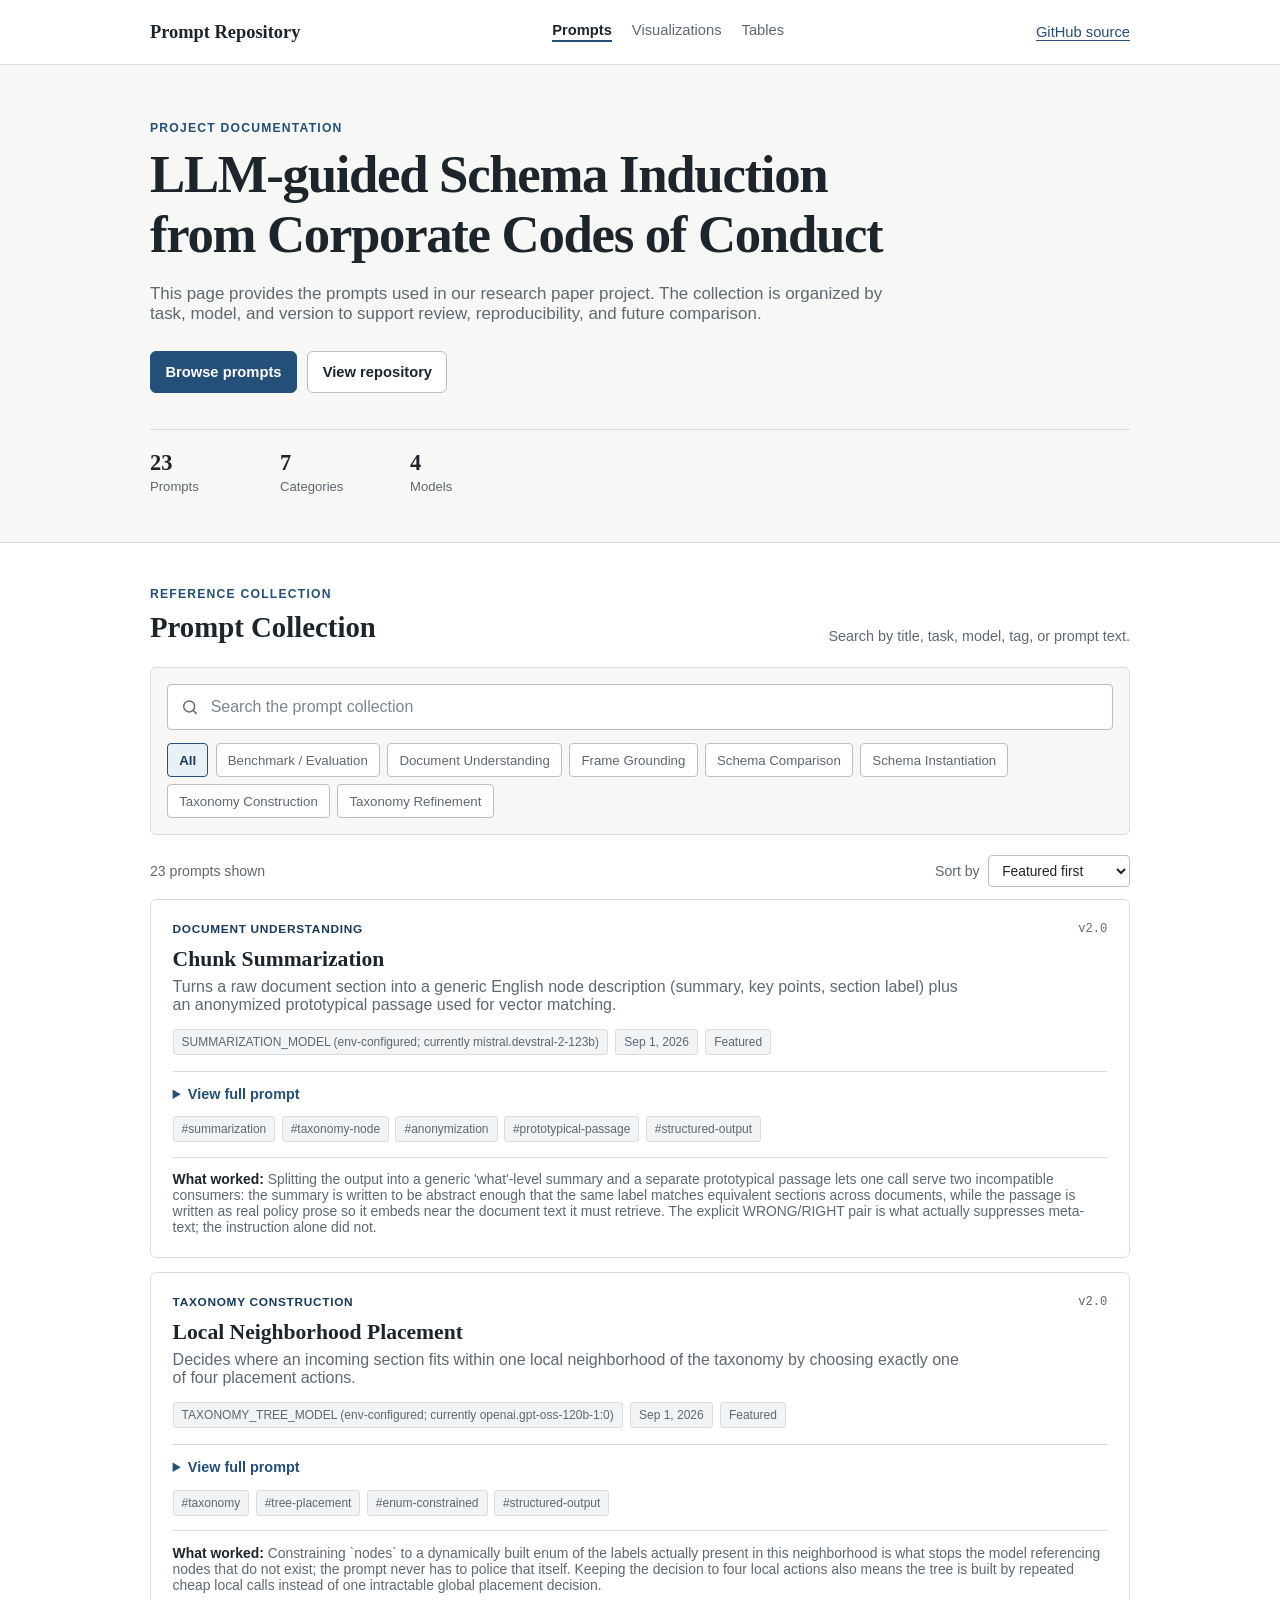
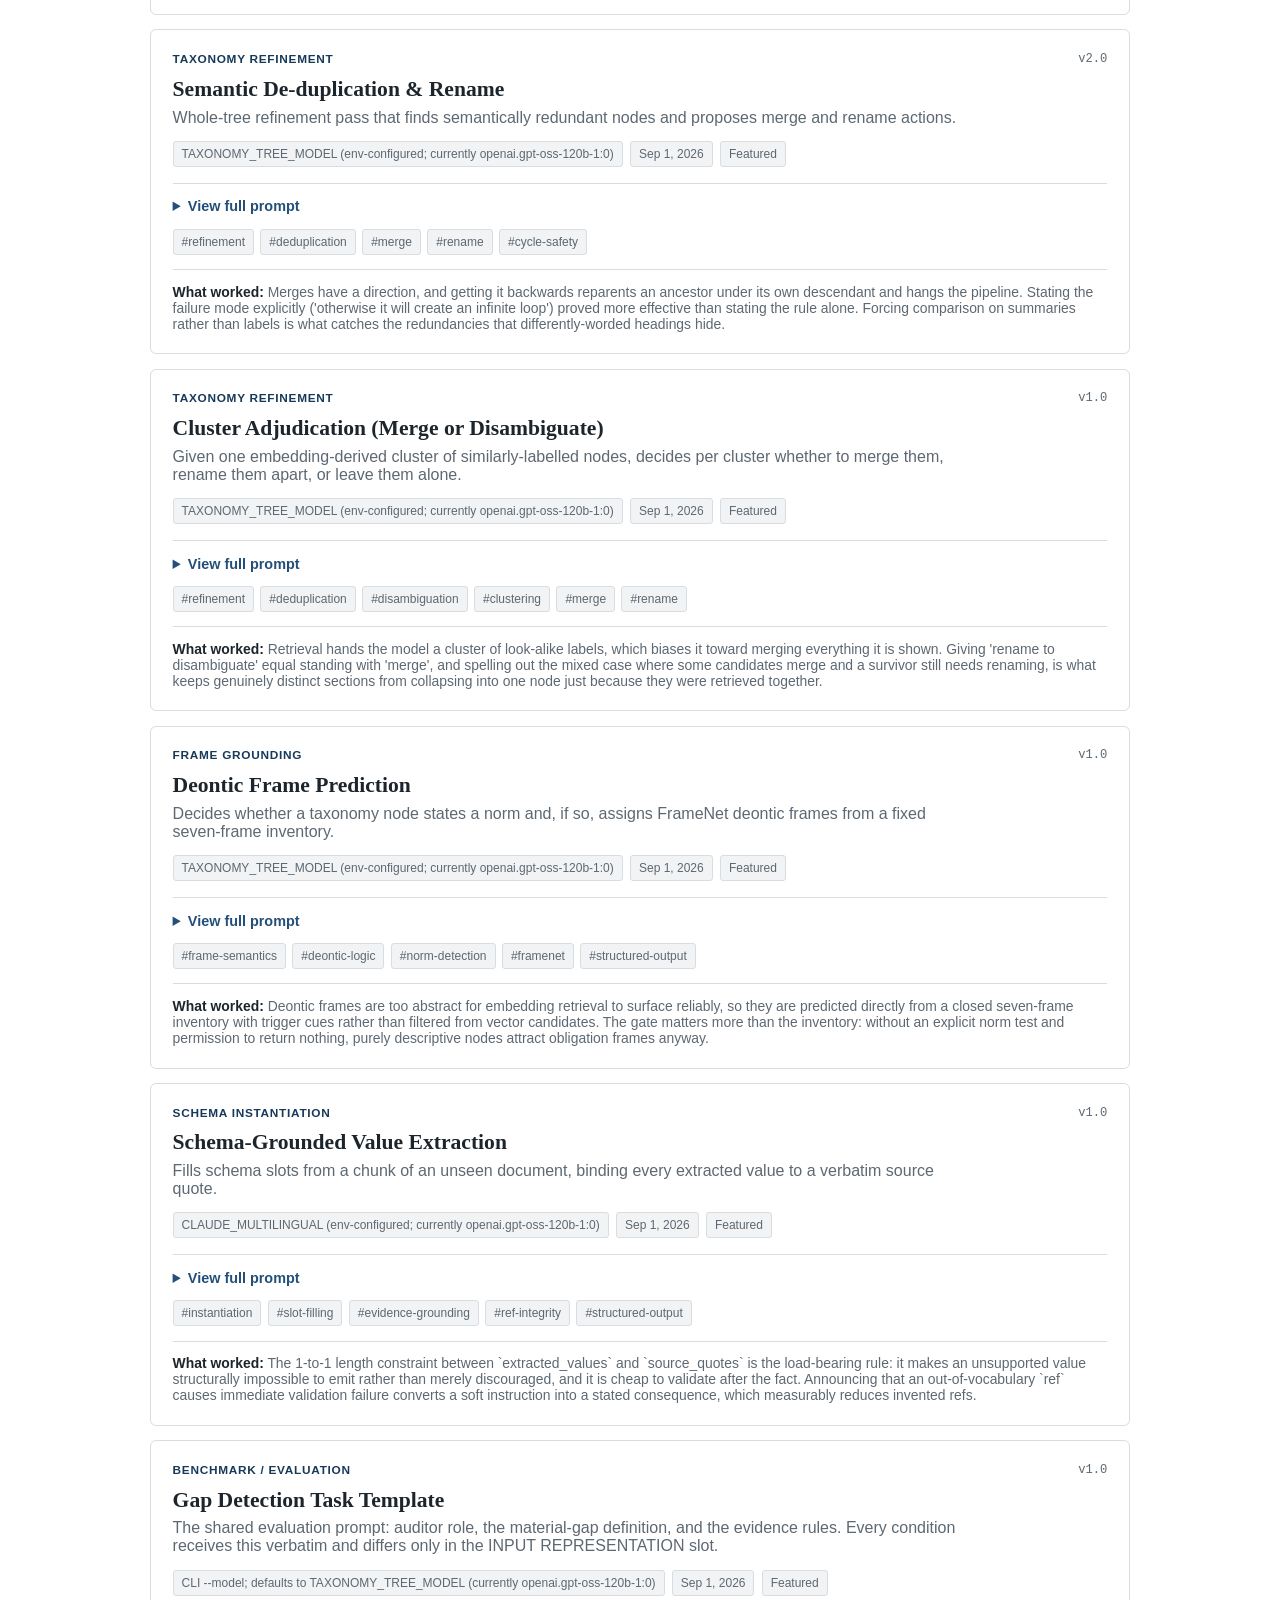
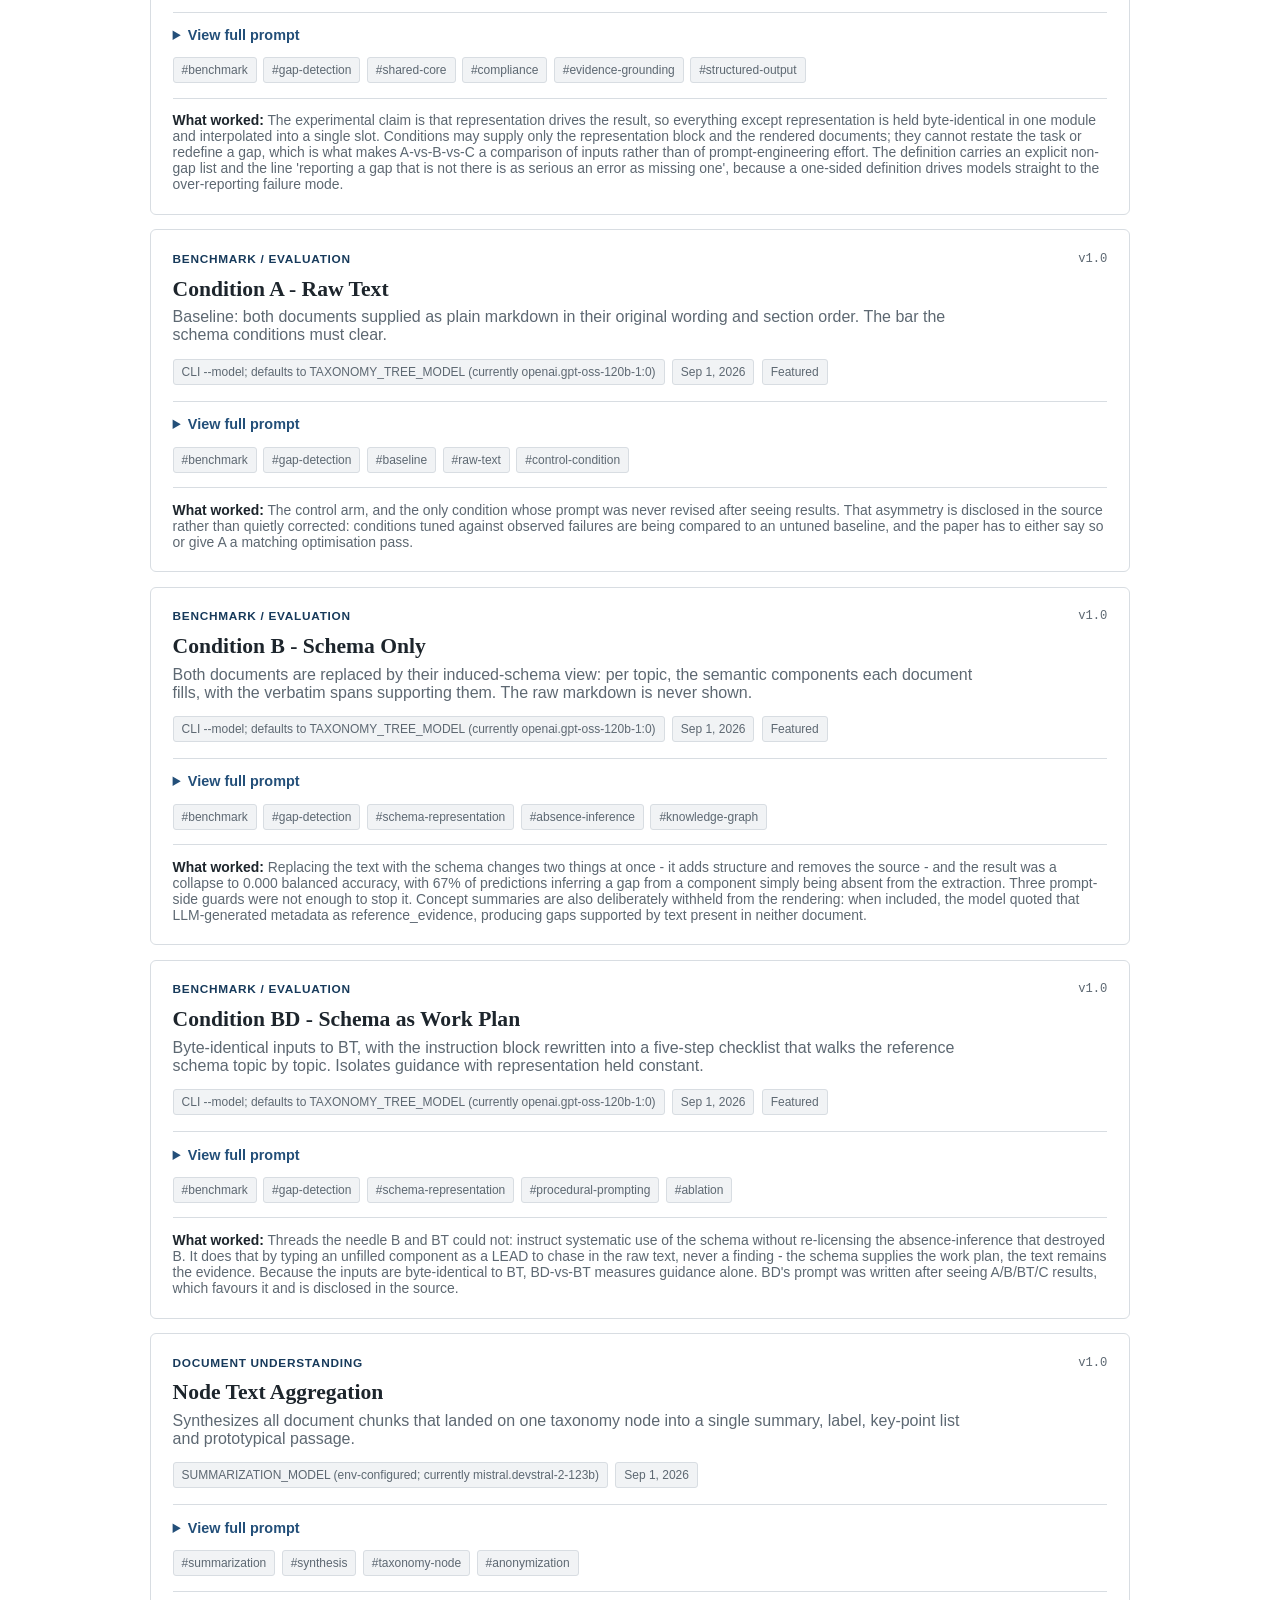
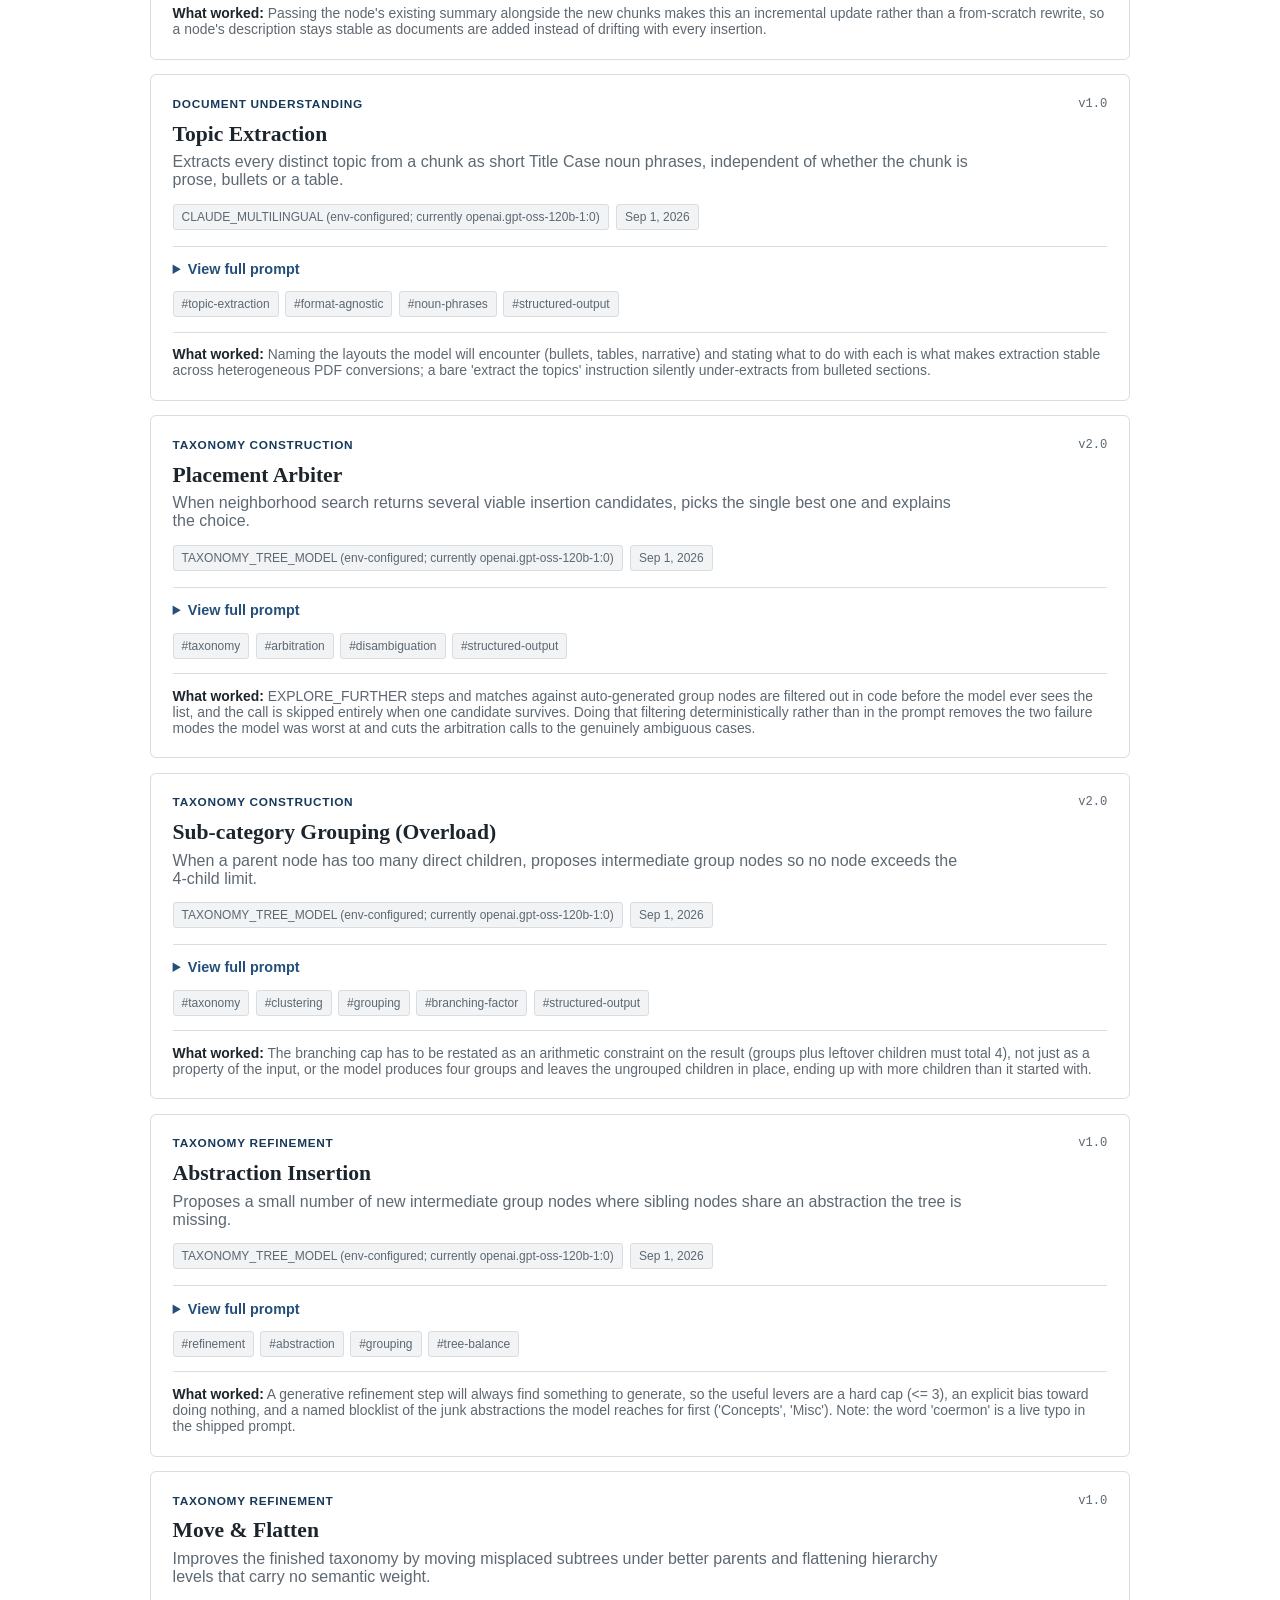
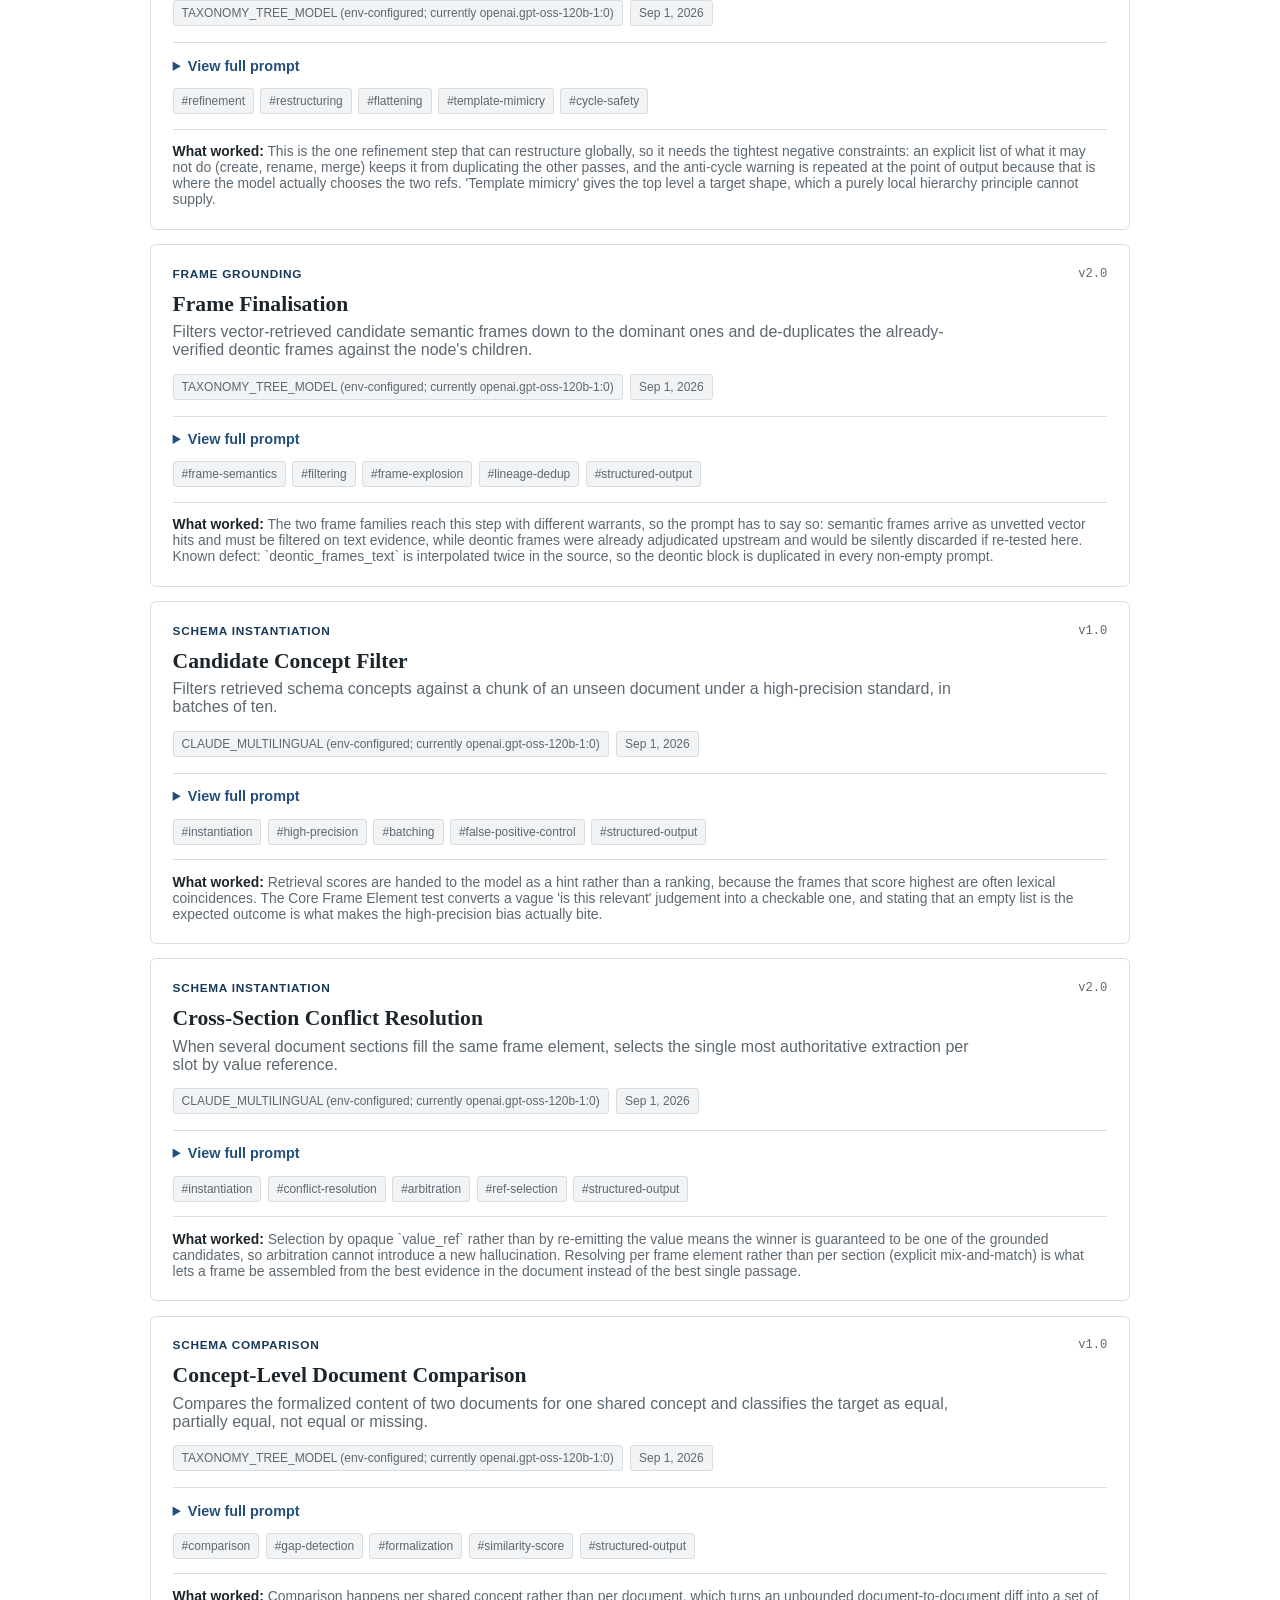
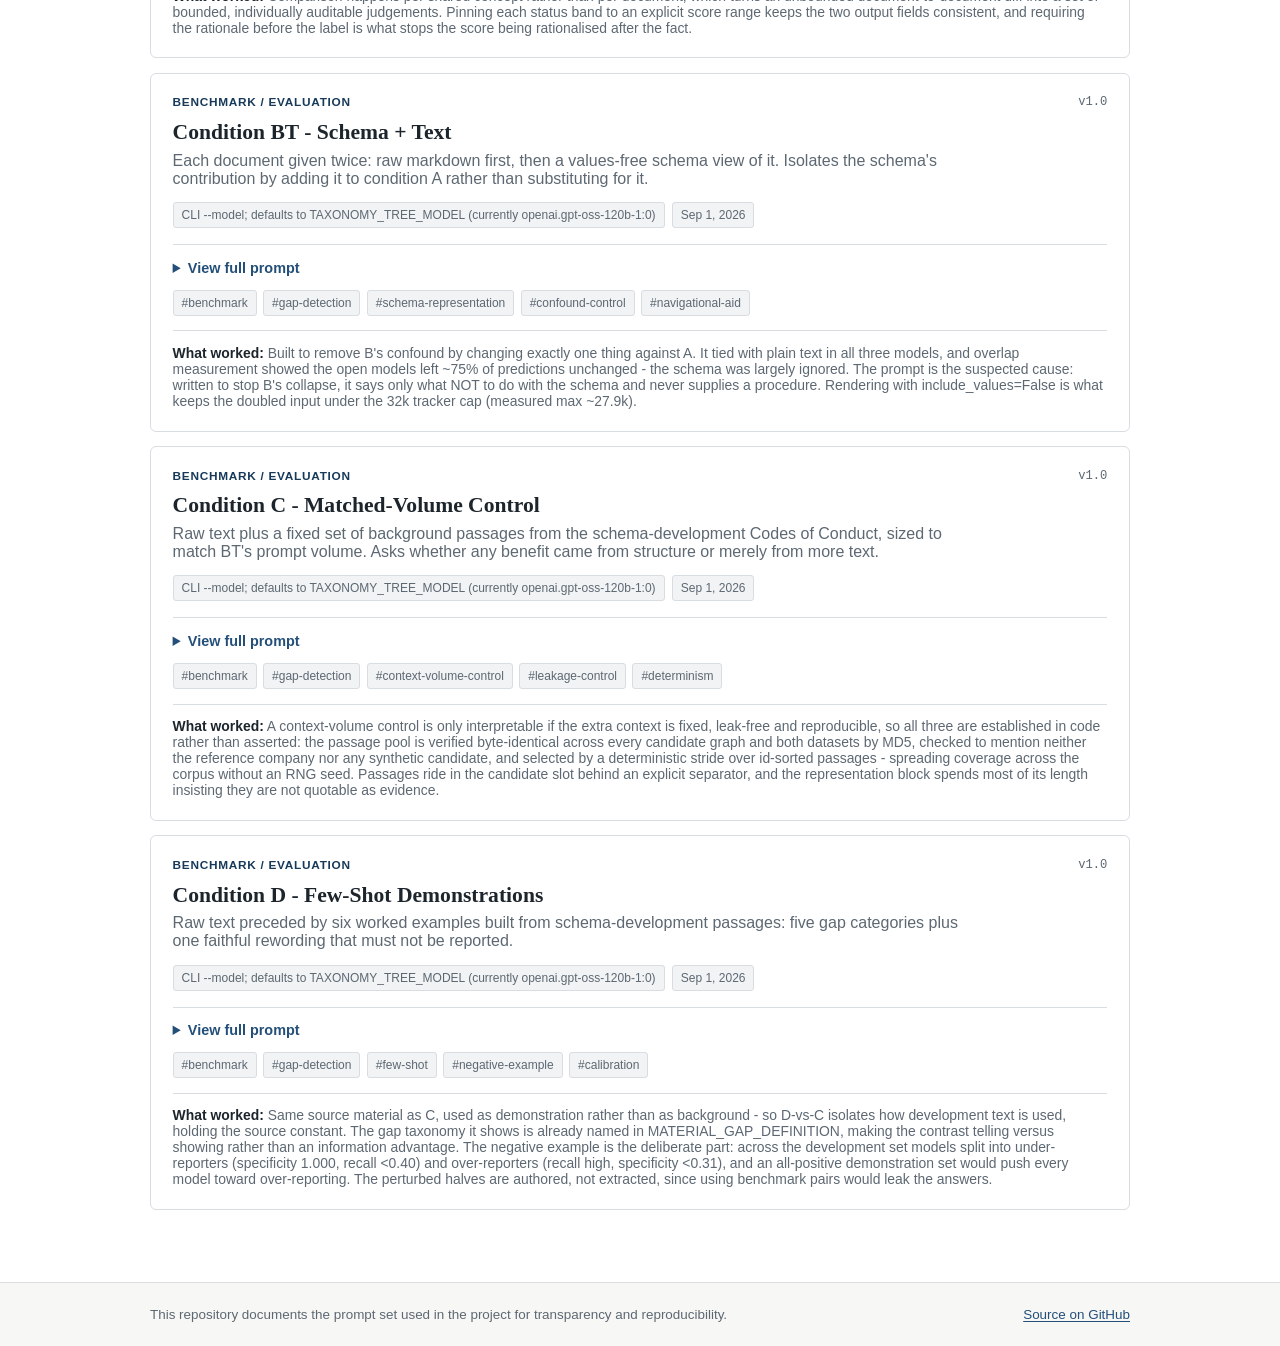
==== commit bd1333bf: "Fix links in navigation from .htm to .html" ====
--- a/index.html
+++ b/index.html
@@ -20,7 +20,8 @@
       </a>
       <nav class="site-nav" aria-label="Site sections">
         <a href="index.html" aria-current="page">Prompts</a>
-        <a href="visualizations.htm">Visualizations</a>
+        <a href="visualizations.html">Visualizations</a>
+        <a href="tables.html">Tables</a>
       </nav>
       <a
         class="header-link"
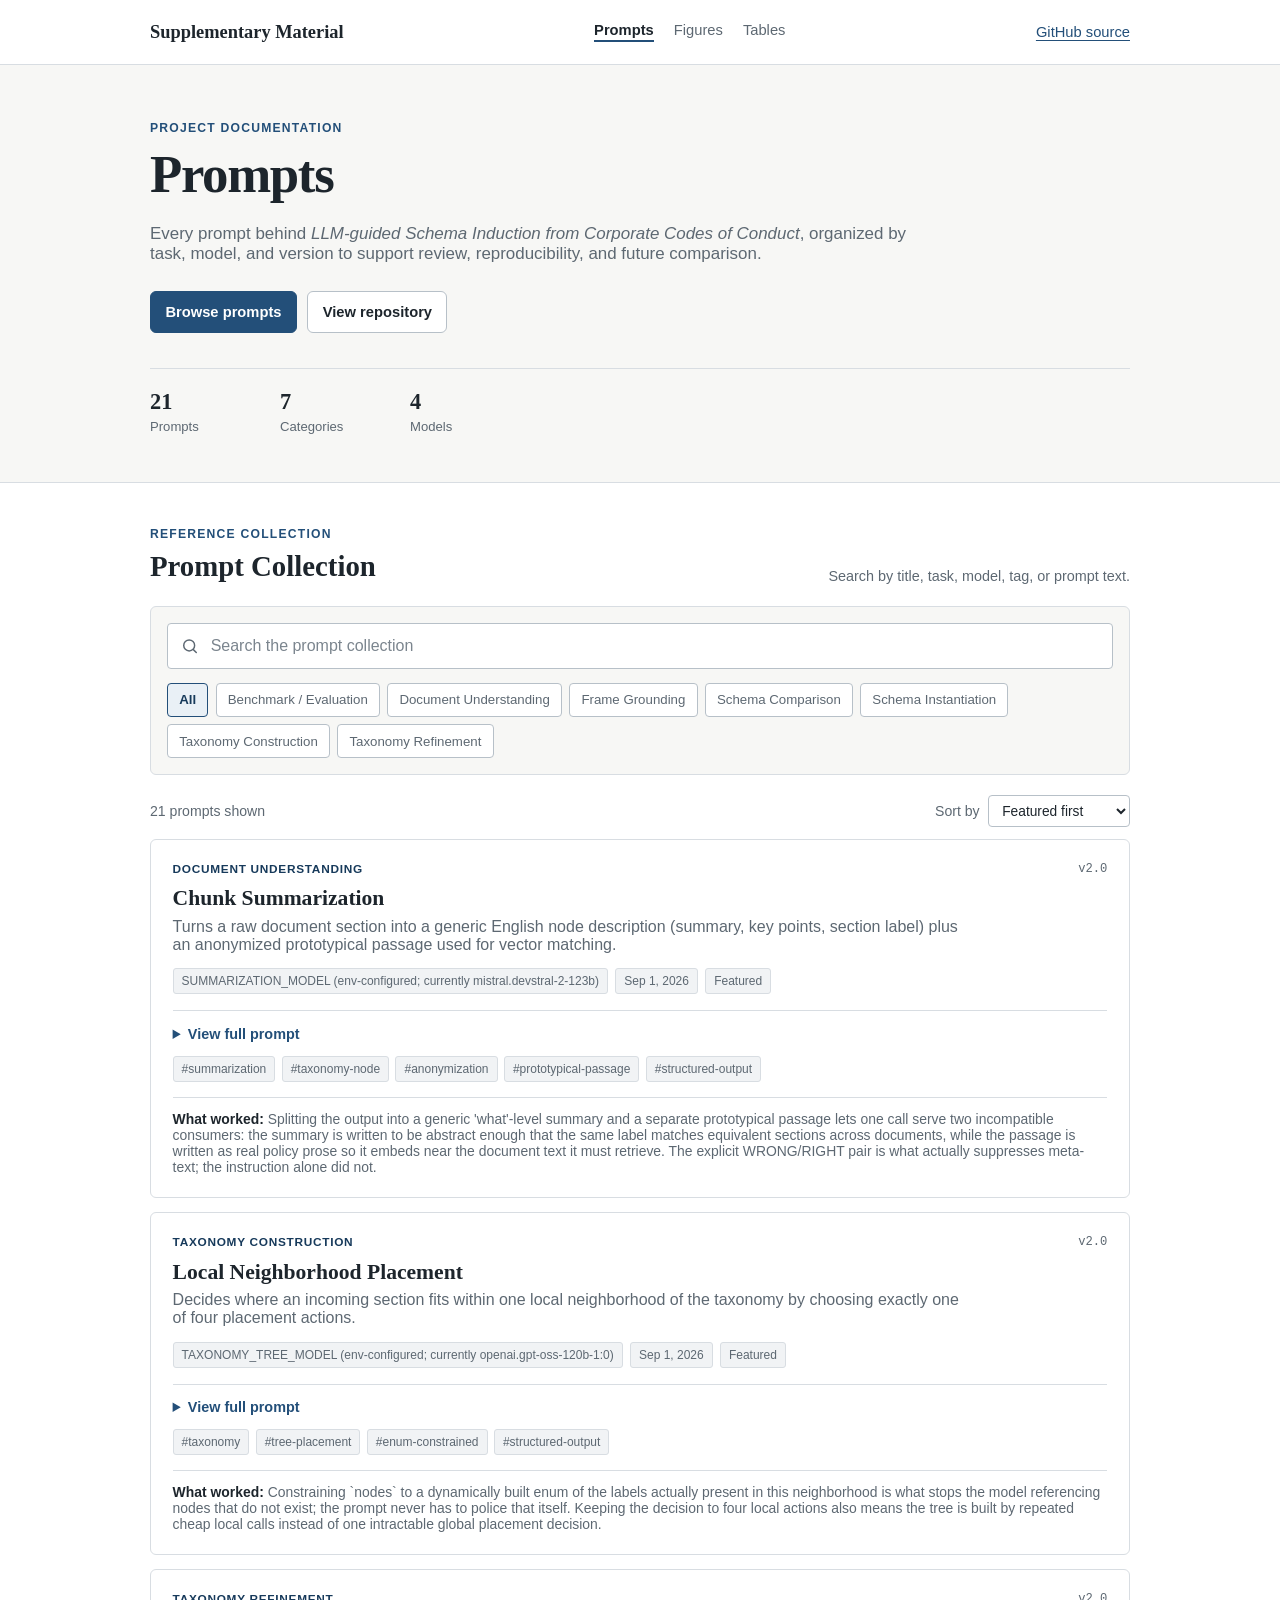
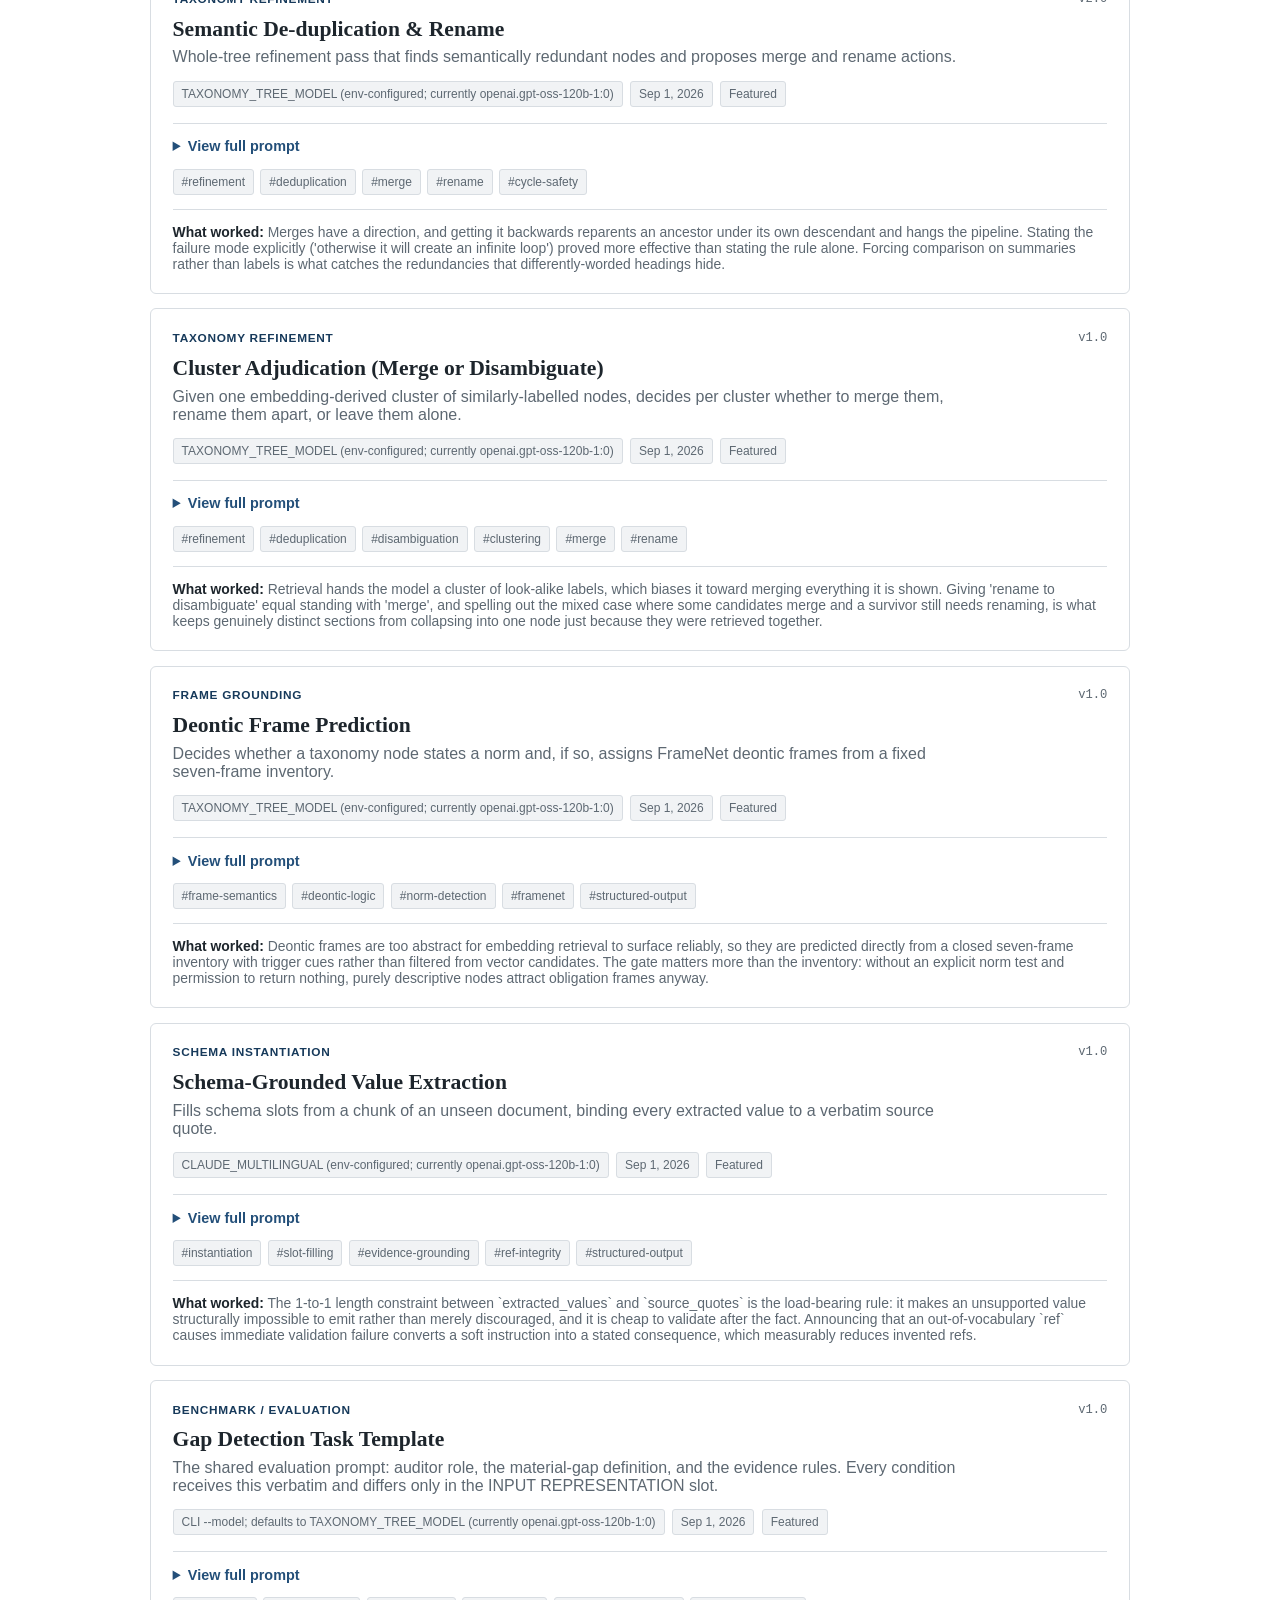
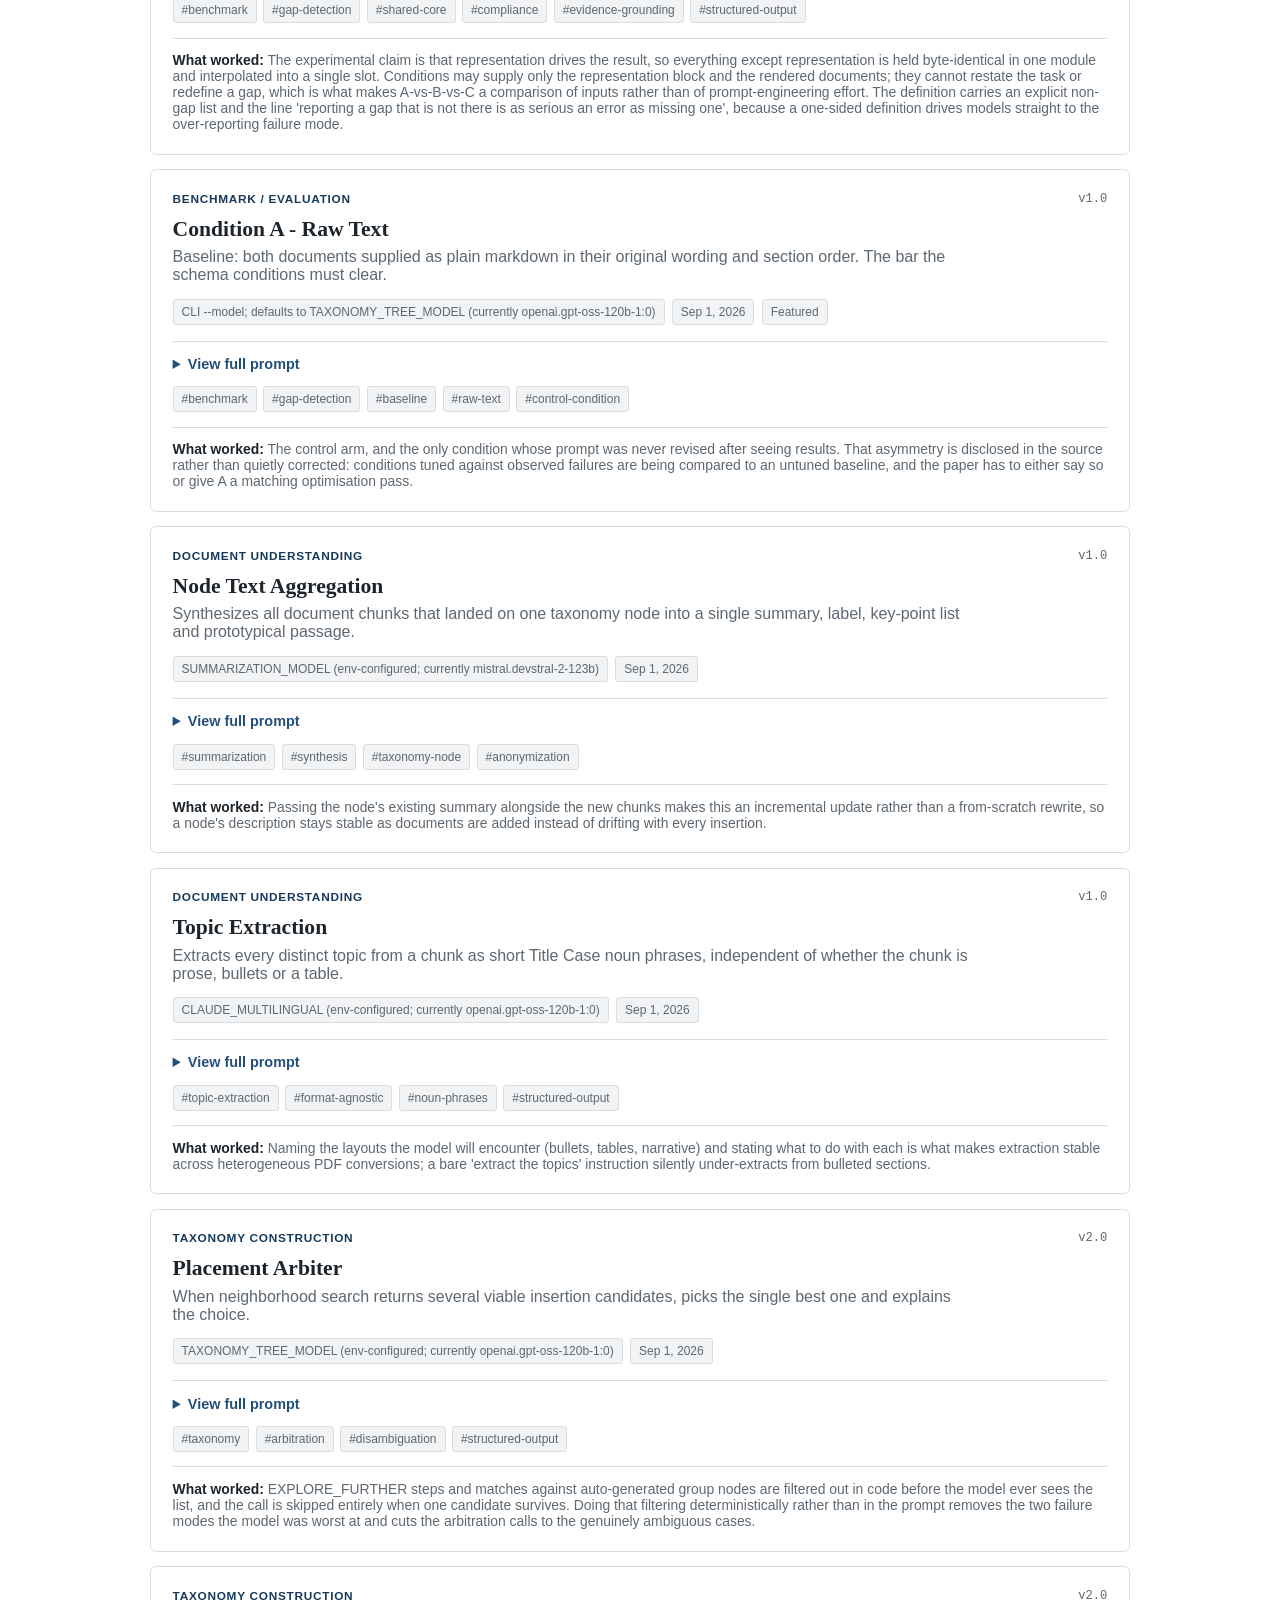
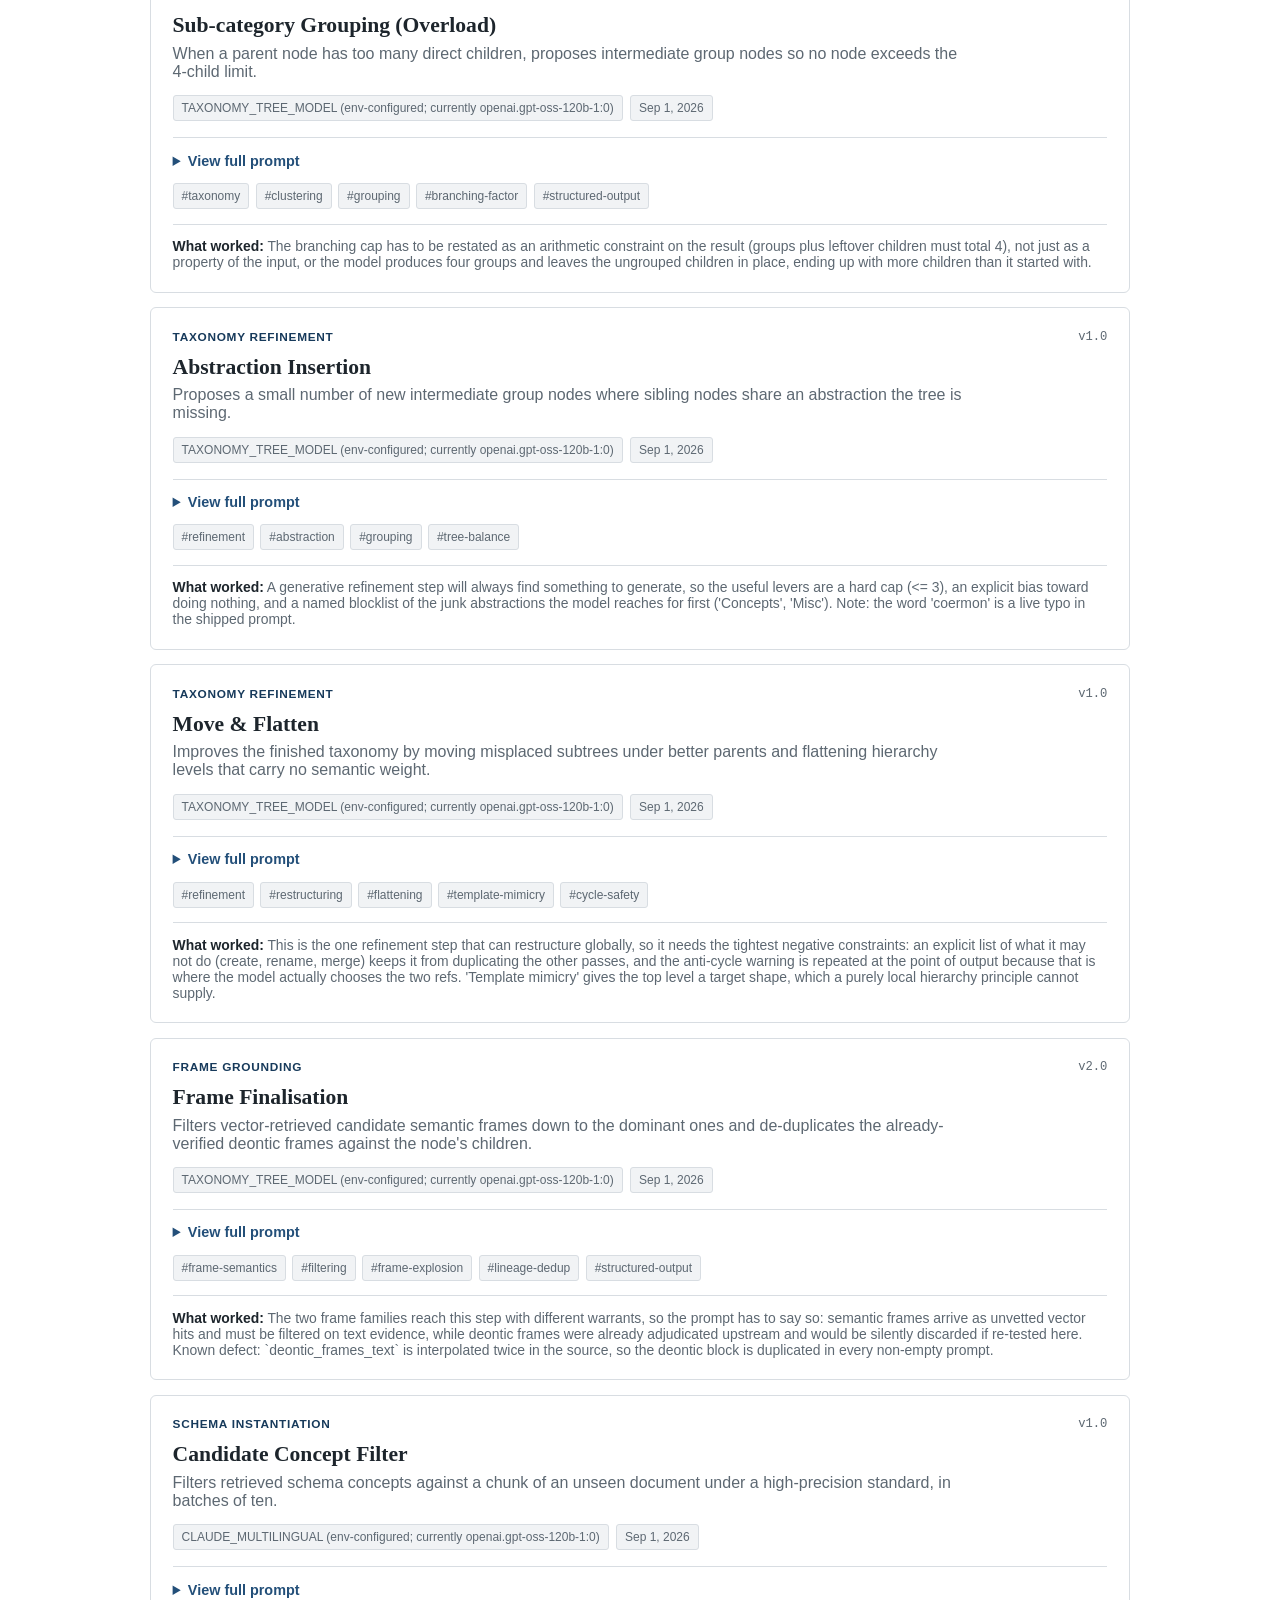
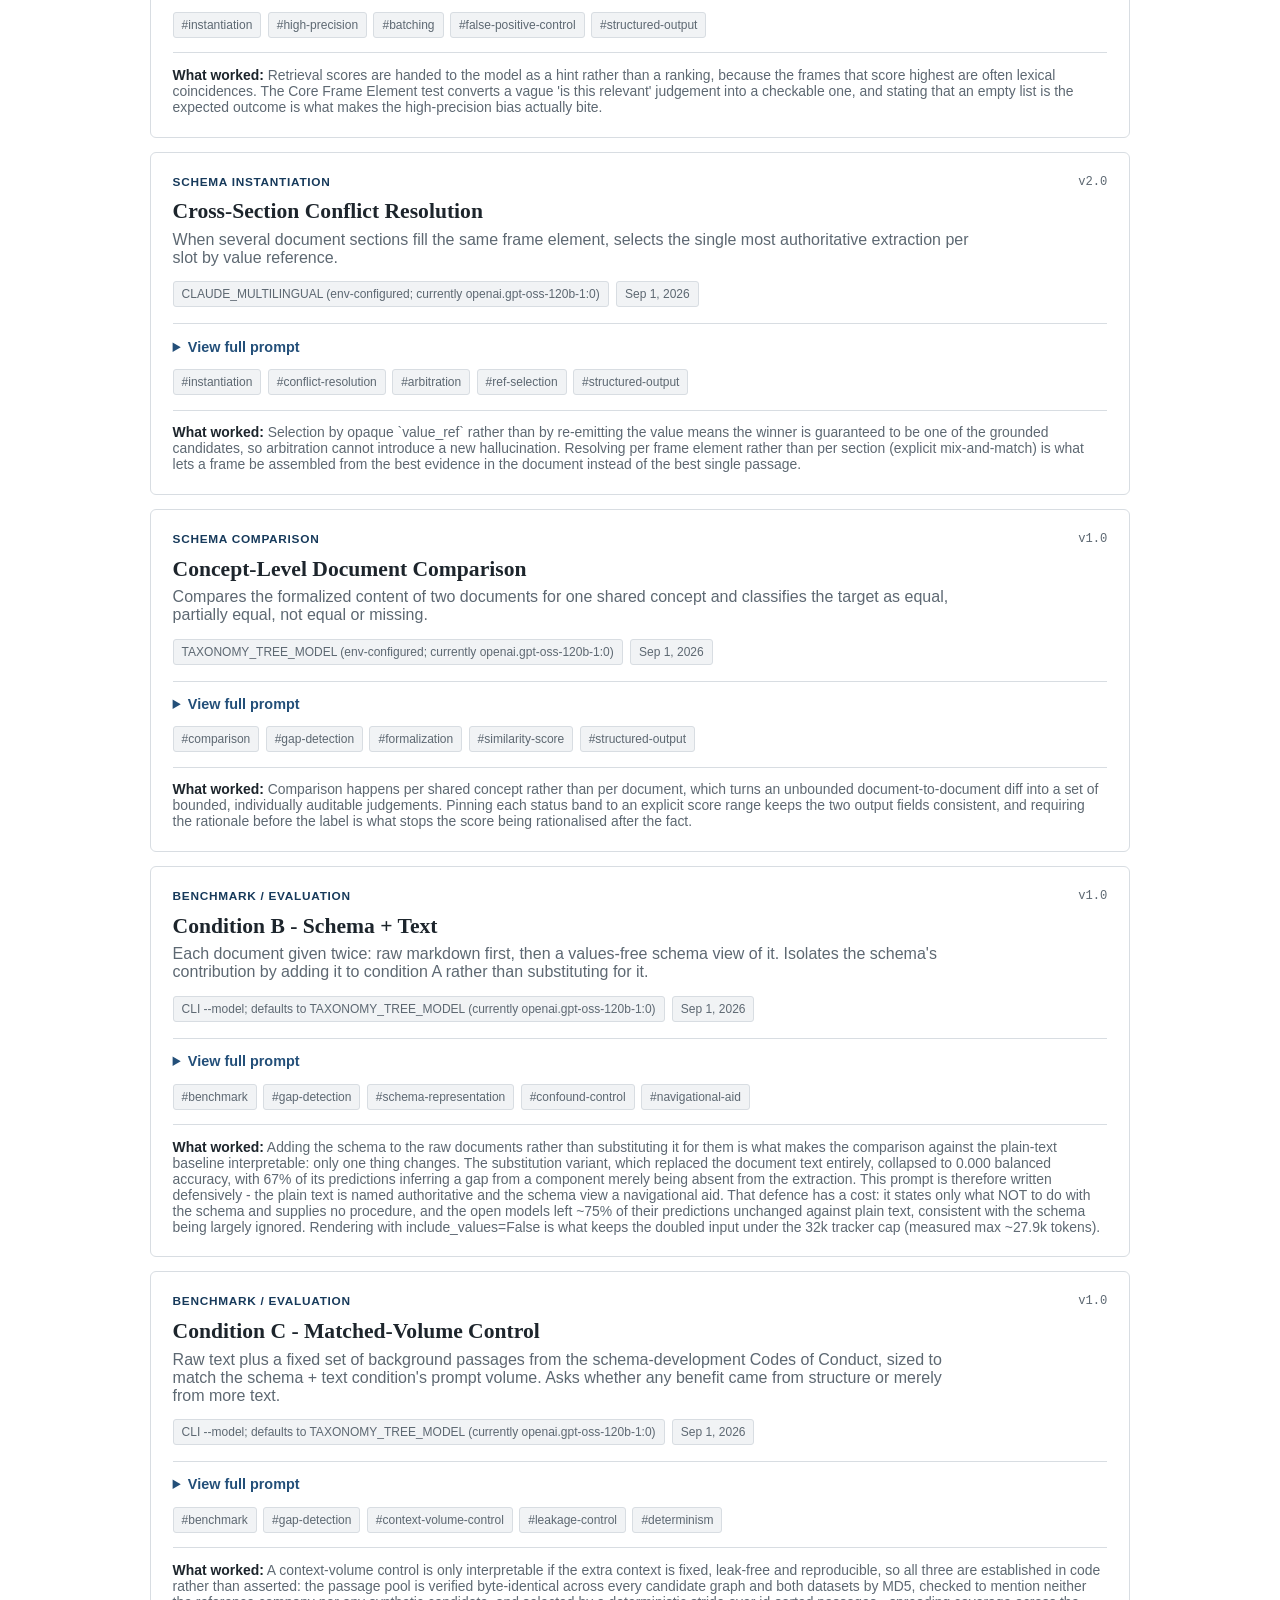
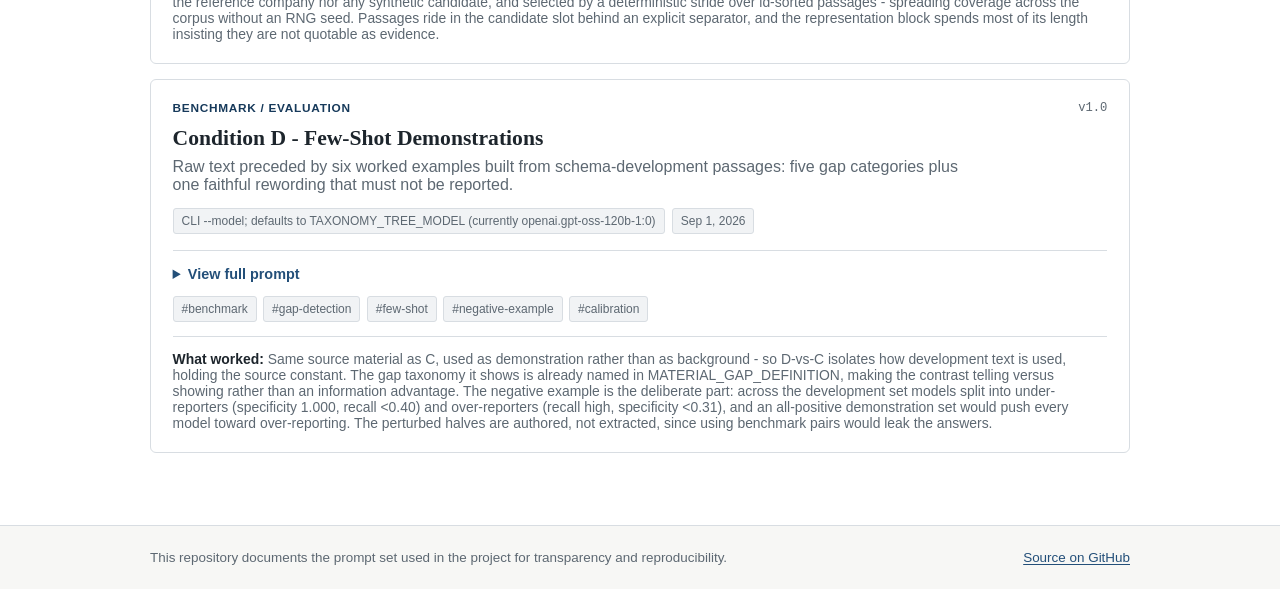
==== commit b8e46fbd: "Update index.html" ====
--- a/index.html
+++ b/index.html
@@ -5,9 +5,9 @@
   <meta name="viewport" content="width=device-width, initial-scale=1" />
   <meta
     name="description"
-    content="A documented collection of prompts used in the Schema Induction project."
+    content="Every prompt used in the Schema Induction project, organized by task, model, and version."
   />
-  <title>Schema Induction Prompt Repository</title>
+  <title>Prompts &mdash; Schema Induction Supplementary Material</title>
   <link rel="stylesheet" href="styles.css?v=2" />
 </head>
 <body>
@@ -15,12 +15,12 @@
 
   <header class="site-header">
     <div class="shell header-inner">
-      <a class="site-title" href="./" aria-label="Prompt Repository home">
-        Prompt Repository
+      <a class="site-title" href="./" aria-label="Supplementary Material home">
+        Supplementary Material
       </a>
       <nav class="site-nav" aria-label="Site sections">
         <a href="index.html" aria-current="page">Prompts</a>
-        <a href="visualizations.html">Visualizations</a>
+        <a href="visualizations.html">Figures</a>
         <a href="tables.html">Tables</a>
       </nav>
       <a
@@ -37,10 +37,10 @@
   <main>
     <section class="intro shell" aria-labelledby="page-title">
       <p class="section-label">Project documentation</p>
-      <h1 id="page-title">LLM-guided Schema Induction from Corporate Codes of Conduct</h1>
+      <h1 id="page-title">Prompts</h1>
       <p class="intro-text">
-        This page provides the prompts used in our research paper project. The collection is
-        organized by task, model, and version to support review,
+        Every prompt behind <em>LLM-guided Schema Induction from Corporate Codes of
+        Conduct</em>, organized by task, model, and version to support review,
         reproducibility, and future comparison.
       </p>
 
@@ -56,7 +56,7 @@
         </a>
       </div>
 
-      <dl class="stats" aria-label="Prompt repository statistics">
+      <dl class="stats" aria-label="Prompt collection statistics">
         <div>
           <dt id="prompt-count">0</dt>
           <dd>Prompts</dd>
